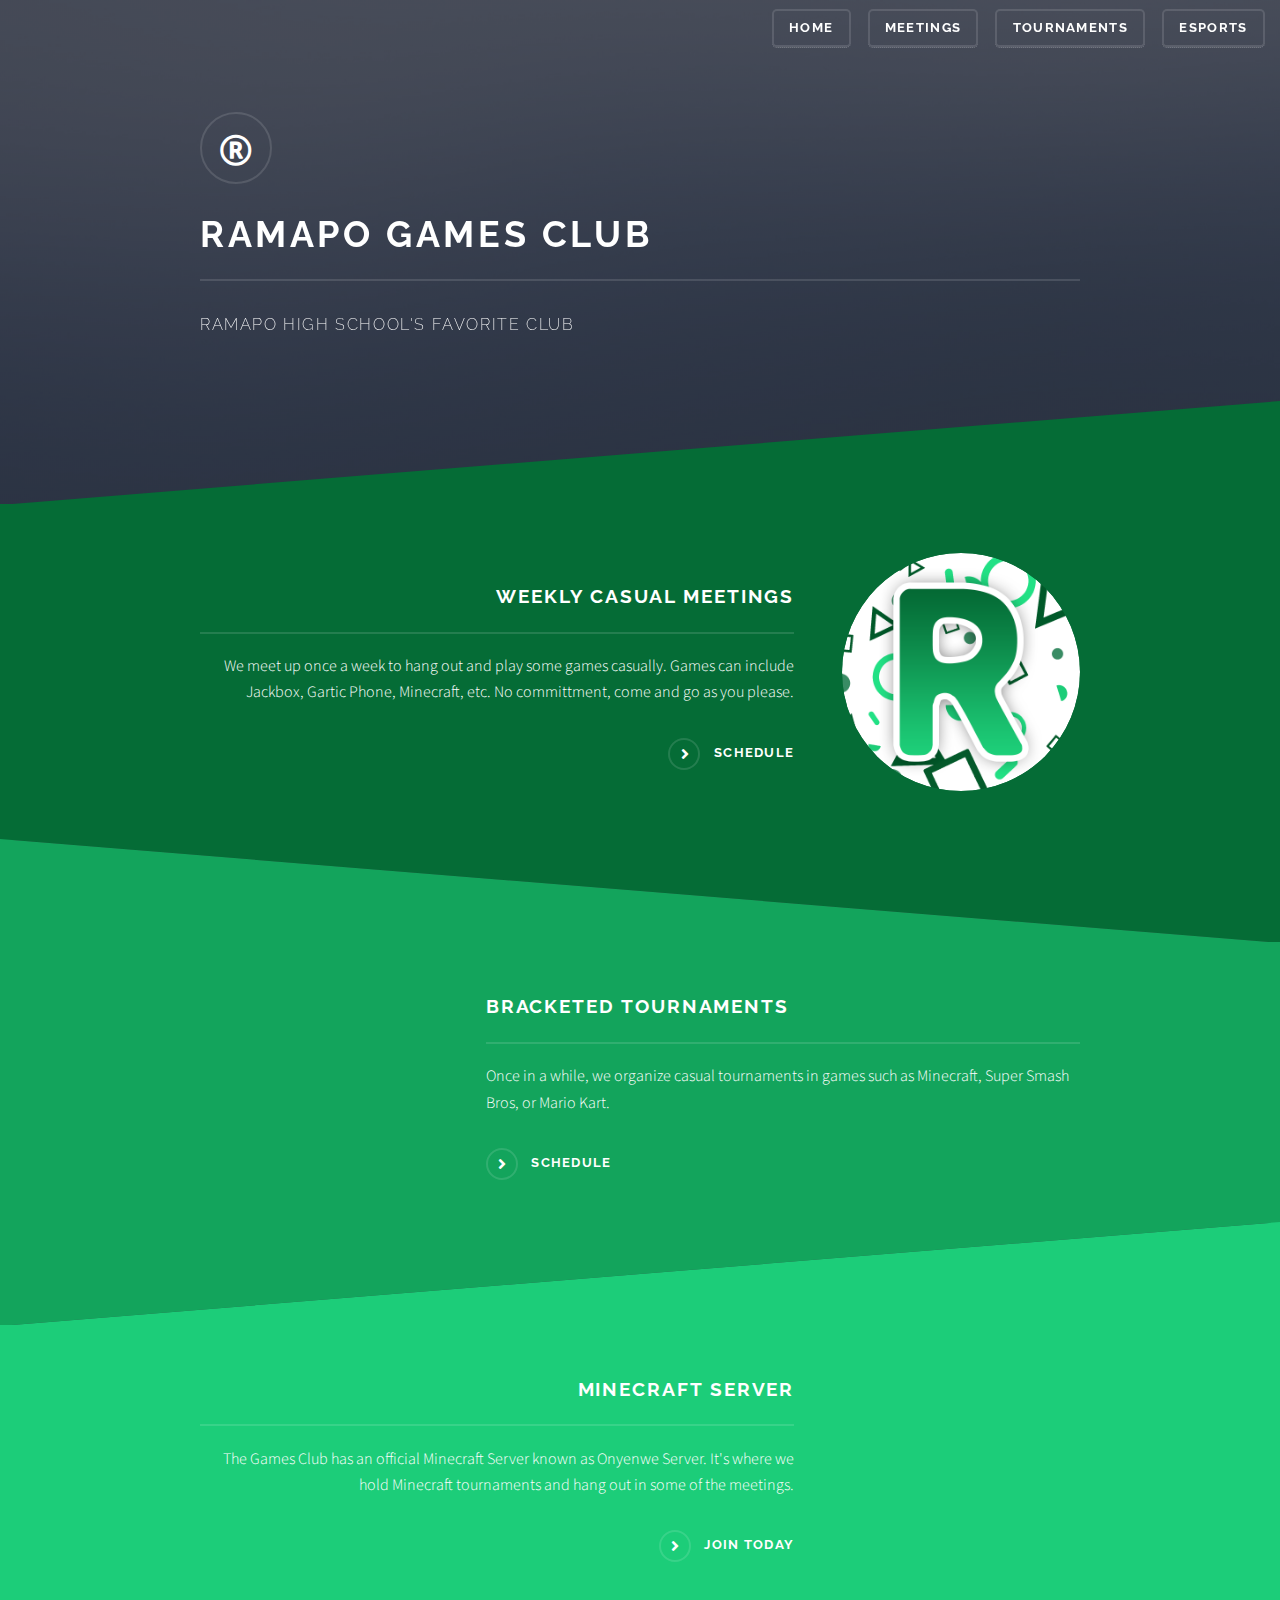
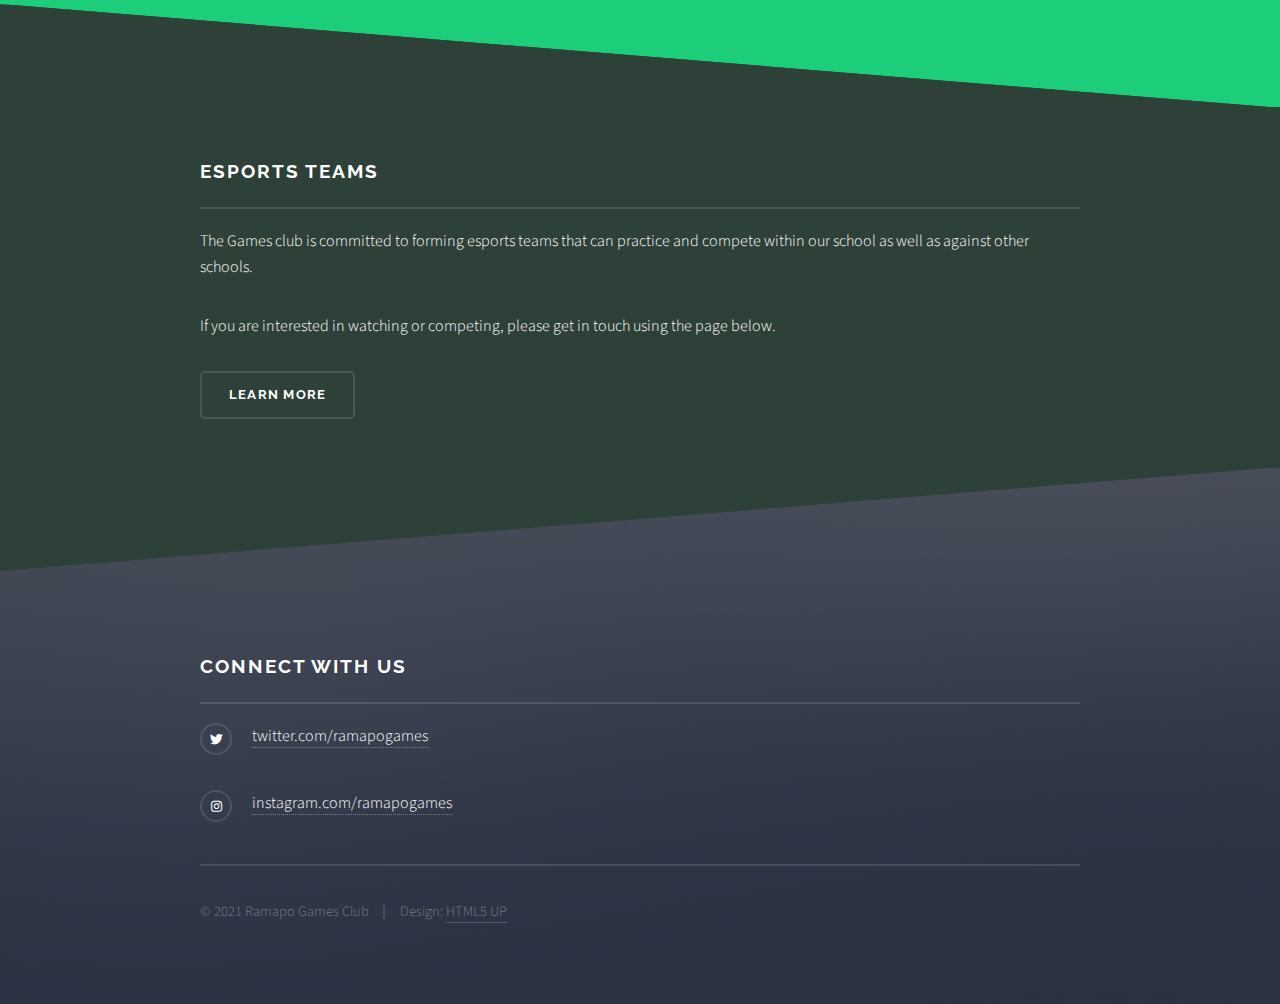
==== index.html @ 2171666f "fixed nav" ====
<!DOCTYPE HTML>
<html>
	<head prefix="og: https://ogp.me/ns#">
		<title>Ramapo Games Club</title>
		<meta name="description" content="Ramapo Games Club is a lighthearted club focused on fun and relaxing after school.">
		<meta charset="utf-8" />
		<meta name="viewport" content="width=device-width, initial-scale=1, user-scalable=no" />
		<meta name="theme-color" content="#13a45c">
		<meta property="og:title" content="Ramapo Games Club">
		<meta property="og:type" content="website">
		<meta property="og:url" content="https://www.rhsgames.org">
		<meta property="og:image" content="https://www.rhsgames.org/favicon/android-chrome-512x512.png">
		<meta property="og:image:type" content="image/png">
		<meta property="og:image:width" content="325">
		<meta property="og:image:height" content="325">
		<meta property="og:description" content="Ramapo Games Club is a lighthearted club focused on fun and relaxing after school.">
		<link rel="stylesheet" href="assets/css/main.css" />
		<link rel="apple-touch-icon" sizes="180x180" href="favicon/apple-touch-icon.png">
		<link rel="icon" type="image/png" sizes="32x32" href="favicon/favicon-32x32.png">
		<link rel="icon" type="image/png" sizes="16x16" href="favicon/favicon-16x16.png">
		<link rel="manifest" href="favicon/site.webmanifest">
		<noscript><link rel="stylesheet" href="assets/css/noscript.css" /></noscript>
	</head>
	<body class="is-preload">

		<!-- Page Wrapper -->
			<div id="page-wrapper">

				<!-- Header -->
					<header id="header" class="alt">
						<h1><a href="index.html">Ramapo Games Club</a></h1>
						<nav>
							<a href="index.html">Home</a>
							<a href="meetings.html">Meetings</a>
							<a href="tournaments.html">Tournaments</a>
							<a href="esports.html">Esports</a>
						</nav>
					</header>

				<!-- Banner -->
					<section id="banner">
						<div class="inner">
							<div class="logo"><span class="icon fa-registered"></span></div>
							<h2>Ramapo Games Club</h2>
							<p>Ramapo High School's Favorite Club</a></p>
						</div>
					</section>

				<!-- Wrapper -->
					<section id="wrapper">

						<!-- One -->
							<section id="one" class="wrapper spotlight style1">
								<div class="inner">
									<a href="#" class="image"><img src="images/LOGO.png" alt="" /></a>
									<div class="content">
										<h2 class="major">Weekly Casual Meetings</h2>
										<p>We meet up once a week to hang out and play some games casually. Games can include Jackbox, Gartic Phone, Minecraft, etc. No committment, come and go as you please.</p>
										<a href="meetings.html" class="special">Schedule</a>
									</div>
								</div>
							</section>

						<!-- Two -->
							<section id="two" class="wrapper alt spotlight style2">
								<div class="inner">
									<a href="#" class="image"><img src="https://assets.challonge.com/assets/og-default-9d2c9e67cc219b24e19785afa8d289899116d96512f6096e67f04b854b2d174e.png" alt="" /></a>
									<div class="content">
										<h2 class="major">Bracketed Tournaments</h2>
										<p>Once in a while, we organize casual tournaments in games such as Minecraft, Super Smash Bros, or Mario Kart.</p>
										<a href="tournaments.html" class="special">Schedule</a>
									</div>
								</div>
							</section>

						<!-- Three -->
							<section id="three" class="wrapper spotlight style3">
								<div class="inner">
									<a href="#" class="image"><img src="https://www.onyenwe.com/favicon/android-chrome-512x512.png" alt="" /></a>
									<div class="content">
										<h2 class="major">Minecraft Server</h2>
										<p>The Games Club has an official Minecraft Server known as Onyenwe Server. It's where we hold Minecraft tournaments and hang out in some of the meetings.</p>
										<a href="https://www.onyenwe.com/join" class="special" style="content: '\f35d';">Join Today</a>
									</div>
								</div>
							</section>

						<!-- Four -->
						<section id="four" class="wrapper alt style1">
							<div class="inner">
								<h2 class="major">Esports Teams</h2>
								<p>The Games club is committed to forming esports teams that can practice and compete within our school as well as against other schools.</p>
								<p>If you are interested in watching or competing, please get in touch using the page below.</p>
								<ul class="actions">
									<li><a href="esports.html" class="button">Learn More</a></li>
								</ul>
							</div>
						</section>

					</section>

				<!-- Footer -->
					<section id="footer">
						<div class="inner">
							<h2 class="major">Connect with Us</h2>
							<ul class="contact" style="margin-bottom: 2em">
								<li class="icon brands fa-twitter"><a href="https://twitter.com/ramapogames">twitter.com/ramapogames</a></li>
								<li class="icon brands fa-instagram"><a href="https://instagram.com/ramapogames">instagram.com/ramapogames</a></li>
							</ul>
							<ul class="copyright" style="margin-top: 1em">
								<li>&copy; 2021 Ramapo Games Club</li><li>Design: <a href="http://html5up.net">HTML5 UP</a></li>
							</ul>
						</div>
					</section>

			</div>

		<!-- Scripts -->
			<script src="assets/js/jquery.min.js"></script>
			<script src="assets/js/jquery.scrollex.min.js"></script>
			<script src="assets/js/browser.min.js"></script>
			<script src="assets/js/breakpoints.min.js"></script>
			<script src="assets/js/util.js"></script>
			<script src="assets/js/main.js"></script>

	</body>
</html>
---- assets/css/main.css ----
@import url(fontawesome-all.min.css);
@import url("https://fonts.googleapis.com/css?family=Raleway:200,700|Source+Sans+Pro:300,600,300italic,600italic");

html, body, div, span, applet, object,
iframe, h1, h2, h3, h4, h5, h6, p, blockquote,
pre, a, abbr, acronym, address, big, cite,
code, del, dfn, em, img, ins, kbd, q, s, samp,
small, strike, strong, sub, sup, tt, var, b,
u, i, center, dl, dt, dd, ol, ul, li, fieldset,
form, label, legend, table, caption, tbody,
tfoot, thead, tr, th, td, article, aside,
canvas, details, embed, figure, figcaption,
footer, header, hgroup, menu, nav, output, ruby,
section, summary, time, mark, audio, video {
	margin: 0;
	padding: 0;
	border: 0;
	font-size: 100%;
	font: inherit;
	vertical-align: baseline;}

article, aside, details, figcaption, figure,
footer, header, hgroup, menu, nav, section {
	display: block;}

body {
	line-height: 1;
}

ol, ul {
	list-style: none;
}

blockquote, q {
	quotes: none;
}

	blockquote:before, blockquote:after, q:before, q:after {
		content: '';
		content: none;
	}

table {
	border-collapse: collapse;
	border-spacing: 0;
}

body {
	-webkit-text-size-adjust: none;
}

mark {
	background-color: transparent;
	color: inherit;
}

input::-moz-focus-inner {
	border: 0;
	padding: 0;
}

input, select, textarea {
	-moz-appearance: none;
	-webkit-appearance: none;
	-ms-appearance: none;
	appearance: none;
}

/* Basic */

	@-ms-viewport {
		width: device-width;
	}

	body {
		-ms-overflow-style: scrollbar;
	}

	@media screen and (max-width: 480px) {

		html, body {
			min-width: 320px;
		}

	}

	html {
		box-sizing: border-box;
	}

	*, *:before, *:after {
		box-sizing: inherit;
	}

	body {
		background-color: #2e4138;
		background-image: linear-gradient(to top, rgba(46, 65, 50, 0.8), rgba(46, 65, 56, 0.8)), url("../../images/bg.jpg");
		background-size: auto,
 cover;
		background-attachment: fixed,
 fixed;
		background-position: center,
 center;
	}

		body.is-preload *, body.is-preload *:before, body.is-preload *:after {
			-moz-animation: none !important;
			-webkit-animation: none !important;
			-ms-animation: none !important;
			animation: none !important;
			-moz-transition: none !important;
			-webkit-transition: none !important;
			-ms-transition: none !important;
			transition: none !important;
		}

/* Type */

	body, input, select, textarea {
		color: #ffffff;
		font-family: "Source Sans Pro", Helvetica, sans-serif;
		font-size: 16.5pt;
		font-weight: 300;
		line-height: 1.65;
	}

		@media screen and (max-width: 1680px) {

			body, input, select, textarea {
				font-size: 13pt;
			}

		}

		@media screen and (max-width: 1280px) {

			body, input, select, textarea {
				font-size: 12pt;
			}

		}

		@media screen and (max-width: 980px) {

			body, input, select, textarea {
				font-size: 12pt;
			}

		}

		@media screen and (max-width: 736px) {

			body, input, select, textarea {
				font-size: 12pt;
			}

		}

		@media screen and (max-width: 480px) {

			body, input, select, textarea {
				font-size: 12pt;
			}

		}

	a {
		-moz-transition: color 0.2s ease-in-out, border-bottom-color 0.2s ease-in-out;
		-webkit-transition: color 0.2s ease-in-out, border-bottom-color 0.2s ease-in-out;
		-ms-transition: color 0.2s ease-in-out, border-bottom-color 0.2s ease-in-out;
		transition: color 0.2s ease-in-out, border-bottom-color 0.2s ease-in-out;
		border-bottom: dotted 1px rgba(255, 255, 255, 0.35);
		color: #ffffff;
		text-decoration: none;
	}

		a:hover {
			border-bottom-color: transparent;
			color: #ffffff !important;
		}

		a.special:not(.button) {
			text-decoration: none;
			border-bottom: 0;
			display: block;
			font-family: Raleway, Helvetica, sans-serif;
			font-size: 0.8em;
			font-weight: 700;
			letter-spacing: 0.1em;
			margin: 0 0 2em 0;
			text-transform: uppercase;
		}

			a.special:not(.button):before {
				-moz-osx-font-smoothing: grayscale;
				-webkit-font-smoothing: antialiased;
				display: inline-block;
				font-style: normal;
				font-variant: normal;
				text-rendering: auto;
				line-height: 1;
				text-transform: none !important;
				font-family: 'Font Awesome 5 Free';
				font-weight: 900;
			}

			a.special:not(.button):before {
				-moz-transition: background-color 0.2s ease-in-out;
				-webkit-transition: background-color 0.2s ease-in-out;
				-ms-transition: background-color 0.2s ease-in-out;
				transition: background-color 0.2s ease-in-out;
				border-radius: 100%;
				border: solid 2px rgba(255, 255, 255, 0.125);
				content: '\f105';
				display: inline-block;
				font-size: 1.25em;
				height: 2em;
				line-height: 1.75em;
				margin-right: 0.85em;
				text-align: center;
				text-indent: 0.15em;
				vertical-align: middle;
				width: 2em;
			}

			a.special:not(.button):hover:before {
				background-color: rgba(255, 255, 255, 0.025);
			}

			a.special:not(.button):active:before {
				background-color: rgba(255, 255, 255, 0.075);
			}

	strong, b {
		color: #ffffff;
		font-weight: 600;
	}

	em, i {
		font-style: italic;
	}

	p {
		margin: 0 0 2em 0;
	}

	h1, h2, h3, h4, h5, h6 {
		color: #ffffff;
		font-family: Raleway, Helvetica, sans-serif;
		font-weight: 700;
		letter-spacing: 0.1em;
		margin: 0 0 1em 0;
		text-transform: uppercase;
	}

		h1 a, h2 a, h3 a, h4 a, h5 a, h6 a {
			color: inherit;
			text-decoration: none;
			border-bottom: 0;
		}

		h1 span, h2 span, h3 span, h4 span, h5 span, h6 span {
			font-weight: 200;
		}

		h1.major, h2.major, h3.major, h4.major, h5.major, h6.major {
			padding-bottom: 1em;
			border-bottom: solid 2px rgba(255, 255, 255, 0.125);
		}

	h2 {
		font-size: 1.2em;
	}

	h3 {
		font-size: 0.9em;
	}

	h4 {
		font-size: 0.7em;
	}

	h5 {
		font-size: 0.7em;
	}

	h6 {
		font-size: 0.7em;
	}

	@media screen and (max-width: 736px) {

		h2 {
			font-size: 1em;
		}

		h3 {
			font-size: 0.8em;
		}

	}

	sub {
		font-size: 0.8em;
		position: relative;
		top: 0.5em;
	}

	sup {
		font-size: 0.8em;
		position: relative;
		top: -0.5em;
	}

	blockquote {
		border-left: solid 4px rgba(255, 255, 255, 0.125);
		font-style: italic;
		margin: 0 0 2em 0;
		padding: 0.5em 0 0.5em 2em;
	}

	code {
		background: rgba(255, 255, 255, 0.025);
		border-radius: 5px;
		border: solid 2px rgba(255, 255, 255, 0.125);
		font-family: "Courier New", monospace;
		font-size: 0.9em;
		margin: 0 0.25em;
		padding: 0.25em 0.65em;
	}

	pre {
		-webkit-overflow-scrolling: touch;
		font-family: "Courier New", monospace;
		font-size: 0.9em;
		margin: 0 0 2em 0;
	}

		pre code {
			display: block;
			line-height: 1.75em;
			padding: 1em 1.5em;
			overflow-x: auto;
		}

	hr {
		border: 0;
		border-bottom: solid 2px rgba(255, 255, 255, 0.125);
		margin: 2.5em 0;
	}

		hr.major {
			margin: 4em 0;
		}

	.align-left {
		text-align: left;
	}

	.align-center {
		text-align: center;
	}

	.align-right {
		text-align: right;
	}

/* Row */

	.row {
		display: flex;
		flex-wrap: wrap;
		box-sizing: border-box;
		align-items: stretch;
	}

		.row > * {
			box-sizing: border-box;
		}

		.row.gtr-uniform > * > :last-child {
			margin-bottom: 0;
		}

		.row.aln-left {
			justify-content: flex-start;
		}

		.row.aln-center {
			justify-content: center;
		}

		.row.aln-right {
			justify-content: flex-end;
		}

		.row.aln-top {
			align-items: flex-start;
		}

		.row.aln-middle {
			align-items: center;
		}

		.row.aln-bottom {
			align-items: flex-end;
		}

		.row > .imp {
			order: -1;
		}

		.row > .col-1 {
			width: 8.33333%;
		}

		.row > .off-1 {
			margin-left: 8.33333%;
		}

		.row > .col-2 {
			width: 16.66667%;
		}

		.row > .off-2 {
			margin-left: 16.66667%;
		}

		.row > .col-3 {
			width: 25%;
		}

		.row > .off-3 {
			margin-left: 25%;
		}

		.row > .col-4 {
			width: 33.33333%;
		}

		.row > .off-4 {
			margin-left: 33.33333%;
		}

		.row > .col-5 {
			width: 41.66667%;
		}

		.row > .off-5 {
			margin-left: 41.66667%;
		}

		.row > .col-6 {
			width: 50%;
		}

		.row > .off-6 {
			margin-left: 50%;
		}

		.row > .col-7 {
			width: 58.33333%;
		}

		.row > .off-7 {
			margin-left: 58.33333%;
		}

		.row > .col-8 {
			width: 66.66667%;
		}

		.row > .off-8 {
			margin-left: 66.66667%;
		}

		.row > .col-9 {
			width: 75%;
		}

		.row > .off-9 {
			margin-left: 75%;
		}

		.row > .col-10 {
			width: 83.33333%;
		}

		.row > .off-10 {
			margin-left: 83.33333%;
		}

		.row > .col-11 {
			width: 91.66667%;
		}

		.row > .off-11 {
			margin-left: 91.66667%;
		}

		.row > .col-12 {
			width: 100%;
		}

		.row > .off-12 {
			margin-left: 100%;
		}

		.row.gtr-0 {
			margin-top: 0;
			margin-left: 0em;
		}

			.row.gtr-0 > * {
				padding: 0 0 0 0em;
			}

			.row.gtr-0.gtr-uniform {
				margin-top: 0em;
			}

				.row.gtr-0.gtr-uniform > * {
					padding-top: 0em;
				}

		.row.gtr-25 {
			margin-top: 0;
			margin-left: -0.4375em;
		}

			.row.gtr-25 > * {
				padding: 0 0 0 0.4375em;
			}

			.row.gtr-25.gtr-uniform {
				margin-top: -0.4375em;
			}

				.row.gtr-25.gtr-uniform > * {
					padding-top: 0.4375em;
				}

		.row.gtr-50 {
			margin-top: 0;
			margin-left: -0.875em;
		}

			.row.gtr-50 > * {
				padding: 0 0 0 0.875em;
			}

			.row.gtr-50.gtr-uniform {
				margin-top: -0.875em;
			}

				.row.gtr-50.gtr-uniform > * {
					padding-top: 0.875em;
				}

		.row {
			margin-top: 0;
			margin-left: -1.75em;
		}

			.row > * {
				padding: 0 0 0 1.75em;
			}

			.row.gtr-uniform {
				margin-top: -1.75em;
			}

				.row.gtr-uniform > * {
					padding-top: 1.75em;
				}

		.row.gtr-150 {
			margin-top: 0;
			margin-left: -2.625em;
		}

			.row.gtr-150 > * {
				padding: 0 0 0 2.625em;
			}

			.row.gtr-150.gtr-uniform {
				margin-top: -2.625em;
			}

				.row.gtr-150.gtr-uniform > * {
					padding-top: 2.625em;
				}

		.row.gtr-200 {
			margin-top: 0;
			margin-left: -3.5em;
		}

			.row.gtr-200 > * {
				padding: 0 0 0 3.5em;
			}

			.row.gtr-200.gtr-uniform {
				margin-top: -3.5em;
			}

				.row.gtr-200.gtr-uniform > * {
					padding-top: 3.5em;
				}

		@media screen and (max-width: 1680px) {

			.row {
				display: flex;
				flex-wrap: wrap;
				box-sizing: border-box;
				align-items: stretch;
			}

				.row > * {
					box-sizing: border-box;
				}

				.row.gtr-uniform > * > :last-child {
					margin-bottom: 0;
				}

				.row.aln-left {
					justify-content: flex-start;
				}

				.row.aln-center {
					justify-content: center;
				}

				.row.aln-right {
					justify-content: flex-end;
				}

				.row.aln-top {
					align-items: flex-start;
				}

				.row.aln-middle {
					align-items: center;
				}

				.row.aln-bottom {
					align-items: flex-end;
				}

				.row > .imp-xlarge {
					order: -1;
				}

				.row > .col-1-xlarge {
					width: 8.33333%;
				}

				.row > .off-1-xlarge {
					margin-left: 8.33333%;
				}

				.row > .col-2-xlarge {
					width: 16.66667%;
				}

				.row > .off-2-xlarge {
					margin-left: 16.66667%;
				}

				.row > .col-3-xlarge {
					width: 25%;
				}

				.row > .off-3-xlarge {
					margin-left: 25%;
				}

				.row > .col-4-xlarge {
					width: 33.33333%;
				}

				.row > .off-4-xlarge {
					margin-left: 33.33333%;
				}

				.row > .col-5-xlarge {
					width: 41.66667%;
				}

				.row > .off-5-xlarge {
					margin-left: 41.66667%;
				}

				.row > .col-6-xlarge {
					width: 50%;
				}

				.row > .off-6-xlarge {
					margin-left: 50%;
				}

				.row > .col-7-xlarge {
					width: 58.33333%;
				}

				.row > .off-7-xlarge {
					margin-left: 58.33333%;
				}

				.row > .col-8-xlarge {
					width: 66.66667%;
				}

				.row > .off-8-xlarge {
					margin-left: 66.66667%;
				}

				.row > .col-9-xlarge {
					width: 75%;
				}

				.row > .off-9-xlarge {
					margin-left: 75%;
				}

				.row > .col-10-xlarge {
					width: 83.33333%;
				}

				.row > .off-10-xlarge {
					margin-left: 83.33333%;
				}

				.row > .col-11-xlarge {
					width: 91.66667%;
				}

				.row > .off-11-xlarge {
					margin-left: 91.66667%;
				}

				.row > .col-12-xlarge {
					width: 100%;
				}

				.row > .off-12-xlarge {
					margin-left: 100%;
				}

				.row.gtr-0 {
					margin-top: 0;
					margin-left: 0em;
				}

					.row.gtr-0 > * {
						padding: 0 0 0 0em;
					}

					.row.gtr-0.gtr-uniform {
						margin-top: 0em;
					}

						.row.gtr-0.gtr-uniform > * {
							padding-top: 0em;
						}

				.row.gtr-25 {
					margin-top: 0;
					margin-left: -0.4375em;
				}

					.row.gtr-25 > * {
						padding: 0 0 0 0.4375em;
					}

					.row.gtr-25.gtr-uniform {
						margin-top: -0.4375em;
					}

						.row.gtr-25.gtr-uniform > * {
							padding-top: 0.4375em;
						}

				.row.gtr-50 {
					margin-top: 0;
					margin-left: -0.875em;
				}

					.row.gtr-50 > * {
						padding: 0 0 0 0.875em;
					}

					.row.gtr-50.gtr-uniform {
						margin-top: -0.875em;
					}

						.row.gtr-50.gtr-uniform > * {
							padding-top: 0.875em;
						}

				.row {
					margin-top: 0;
					margin-left: -1.75em;
				}

					.row > * {
						padding: 0 0 0 1.75em;
					}

					.row.gtr-uniform {
						margin-top: -1.75em;
					}

						.row.gtr-uniform > * {
							padding-top: 1.75em;
						}

				.row.gtr-150 {
					margin-top: 0;
					margin-left: -2.625em;
				}

					.row.gtr-150 > * {
						padding: 0 0 0 2.625em;
					}

					.row.gtr-150.gtr-uniform {
						margin-top: -2.625em;
					}

						.row.gtr-150.gtr-uniform > * {
							padding-top: 2.625em;
						}

				.row.gtr-200 {
					margin-top: 0;
					margin-left: -3.5em;
				}

					.row.gtr-200 > * {
						padding: 0 0 0 3.5em;
					}

					.row.gtr-200.gtr-uniform {
						margin-top: -3.5em;
					}

						.row.gtr-200.gtr-uniform > * {
							padding-top: 3.5em;
						}

		}

		@media screen and (max-width: 1280px) {

			.row {
				display: flex;
				flex-wrap: wrap;
				box-sizing: border-box;
				align-items: stretch;
			}

				.row > * {
					box-sizing: border-box;
				}

				.row.gtr-uniform > * > :last-child {
					margin-bottom: 0;
				}

				.row.aln-left {
					justify-content: flex-start;
				}

				.row.aln-center {
					justify-content: center;
				}

				.row.aln-right {
					justify-content: flex-end;
				}

				.row.aln-top {
					align-items: flex-start;
				}

				.row.aln-middle {
					align-items: center;
				}

				.row.aln-bottom {
					align-items: flex-end;
				}

				.row > .imp-large {
					order: -1;
				}

				.row > .col-1-large {
					width: 8.33333%;
				}

				.row > .off-1-large {
					margin-left: 8.33333%;
				}

				.row > .col-2-large {
					width: 16.66667%;
				}

				.row > .off-2-large {
					margin-left: 16.66667%;
				}

				.row > .col-3-large {
					width: 25%;
				}

				.row > .off-3-large {
					margin-left: 25%;
				}

				.row > .col-4-large {
					width: 33.33333%;
				}

				.row > .off-4-large {
					margin-left: 33.33333%;
				}

				.row > .col-5-large {
					width: 41.66667%;
				}

				.row > .off-5-large {
					margin-left: 41.66667%;
				}

				.row > .col-6-large {
					width: 50%;
				}

				.row > .off-6-large {
					margin-left: 50%;
				}

				.row > .col-7-large {
					width: 58.33333%;
				}

				.row > .off-7-large {
					margin-left: 58.33333%;
				}

				.row > .col-8-large {
					width: 66.66667%;
				}

				.row > .off-8-large {
					margin-left: 66.66667%;
				}

				.row > .col-9-large {
					width: 75%;
				}

				.row > .off-9-large {
					margin-left: 75%;
				}

				.row > .col-10-large {
					width: 83.33333%;
				}

				.row > .off-10-large {
					margin-left: 83.33333%;
				}

				.row > .col-11-large {
					width: 91.66667%;
				}

				.row > .off-11-large {
					margin-left: 91.66667%;
				}

				.row > .col-12-large {
					width: 100%;
				}

				.row > .off-12-large {
					margin-left: 100%;
				}

				.row.gtr-0 {
					margin-top: 0;
					margin-left: 0em;
				}

					.row.gtr-0 > * {
						padding: 0 0 0 0em;
					}

					.row.gtr-0.gtr-uniform {
						margin-top: 0em;
					}

						.row.gtr-0.gtr-uniform > * {
							padding-top: 0em;
						}

				.row.gtr-25 {
					margin-top: 0;
					margin-left: -0.4375em;
				}

					.row.gtr-25 > * {
						padding: 0 0 0 0.4375em;
					}

					.row.gtr-25.gtr-uniform {
						margin-top: -0.4375em;
					}

						.row.gtr-25.gtr-uniform > * {
							padding-top: 0.4375em;
						}

				.row.gtr-50 {
					margin-top: 0;
					margin-left: -0.875em;
				}

					.row.gtr-50 > * {
						padding: 0 0 0 0.875em;
					}

					.row.gtr-50.gtr-uniform {
						margin-top: -0.875em;
					}

						.row.gtr-50.gtr-uniform > * {
							padding-top: 0.875em;
						}

				.row {
					margin-top: 0;
					margin-left: -1.75em;
				}

					.row > * {
						padding: 0 0 0 1.75em;
					}

					.row.gtr-uniform {
						margin-top: -1.75em;
					}

						.row.gtr-uniform > * {
							padding-top: 1.75em;
						}

				.row.gtr-150 {
					margin-top: 0;
					margin-left: -2.625em;
				}

					.row.gtr-150 > * {
						padding: 0 0 0 2.625em;
					}

					.row.gtr-150.gtr-uniform {
						margin-top: -2.625em;
					}

						.row.gtr-150.gtr-uniform > * {
							padding-top: 2.625em;
						}

				.row.gtr-200 {
					margin-top: 0;
					margin-left: -3.5em;
				}

					.row.gtr-200 > * {
						padding: 0 0 0 3.5em;
					}

					.row.gtr-200.gtr-uniform {
						margin-top: -3.5em;
					}

						.row.gtr-200.gtr-uniform > * {
							padding-top: 3.5em;
						}

		}

		@media screen and (max-width: 980px) {

			.row {
				display: flex;
				flex-wrap: wrap;
				box-sizing: border-box;
				align-items: stretch;
			}

				.row > * {
					box-sizing: border-box;
				}

				.row.gtr-uniform > * > :last-child {
					margin-bottom: 0;
				}

				.row.aln-left {
					justify-content: flex-start;
				}

				.row.aln-center {
					justify-content: center;
				}

				.row.aln-right {
					justify-content: flex-end;
				}

				.row.aln-top {
					align-items: flex-start;
				}

				.row.aln-middle {
					align-items: center;
				}

				.row.aln-bottom {
					align-items: flex-end;
				}

				.row > .imp-medium {
					order: -1;
				}

				.row > .col-1-medium {
					width: 8.33333%;
				}

				.row > .off-1-medium {
					margin-left: 8.33333%;
				}

				.row > .col-2-medium {
					width: 16.66667%;
				}

				.row > .off-2-medium {
					margin-left: 16.66667%;
				}

				.row > .col-3-medium {
					width: 25%;
				}

				.row > .off-3-medium {
					margin-left: 25%;
				}

				.row > .col-4-medium {
					width: 33.33333%;
				}

				.row > .off-4-medium {
					margin-left: 33.33333%;
				}

				.row > .col-5-medium {
					width: 41.66667%;
				}

				.row > .off-5-medium {
					margin-left: 41.66667%;
				}

				.row > .col-6-medium {
					width: 50%;
				}

				.row > .off-6-medium {
					margin-left: 50%;
				}

				.row > .col-7-medium {
					width: 58.33333%;
				}

				.row > .off-7-medium {
					margin-left: 58.33333%;
				}

				.row > .col-8-medium {
					width: 66.66667%;
				}

				.row > .off-8-medium {
					margin-left: 66.66667%;
				}

				.row > .col-9-medium {
					width: 75%;
				}

				.row > .off-9-medium {
					margin-left: 75%;
				}

				.row > .col-10-medium {
					width: 83.33333%;
				}

				.row > .off-10-medium {
					margin-left: 83.33333%;
				}

				.row > .col-11-medium {
					width: 91.66667%;
				}

				.row > .off-11-medium {
					margin-left: 91.66667%;
				}

				.row > .col-12-medium {
					width: 100%;
				}

				.row > .off-12-medium {
					margin-left: 100%;
				}

				.row.gtr-0 {
					margin-top: 0;
					margin-left: 0em;
				}

					.row.gtr-0 > * {
						padding: 0 0 0 0em;
					}

					.row.gtr-0.gtr-uniform {
						margin-top: 0em;
					}

						.row.gtr-0.gtr-uniform > * {
							padding-top: 0em;
						}

				.row.gtr-25 {
					margin-top: 0;
					margin-left: -0.4375em;
				}

					.row.gtr-25 > * {
						padding: 0 0 0 0.4375em;
					}

					.row.gtr-25.gtr-uniform {
						margin-top: -0.4375em;
					}

						.row.gtr-25.gtr-uniform > * {
							padding-top: 0.4375em;
						}

				.row.gtr-50 {
					margin-top: 0;
					margin-left: -0.875em;
				}

					.row.gtr-50 > * {
						padding: 0 0 0 0.875em;
					}

					.row.gtr-50.gtr-uniform {
						margin-top: -0.875em;
					}

						.row.gtr-50.gtr-uniform > * {
							padding-top: 0.875em;
						}

				.row {
					margin-top: 0;
					margin-left: -1.75em;
				}

					.row > * {
						padding: 0 0 0 1.75em;
					}

					.row.gtr-uniform {
						margin-top: -1.75em;
					}

						.row.gtr-uniform > * {
							padding-top: 1.75em;
						}

				.row.gtr-150 {
					margin-top: 0;
					margin-left: -2.625em;
				}

					.row.gtr-150 > * {
						padding: 0 0 0 2.625em;
					}

					.row.gtr-150.gtr-uniform {
						margin-top: -2.625em;
					}

						.row.gtr-150.gtr-uniform > * {
							padding-top: 2.625em;
						}

				.row.gtr-200 {
					margin-top: 0;
					margin-left: -3.5em;
				}

					.row.gtr-200 > * {
						padding: 0 0 0 3.5em;
					}

					.row.gtr-200.gtr-uniform {
						margin-top: -3.5em;
					}

						.row.gtr-200.gtr-uniform > * {
							padding-top: 3.5em;
						}

		}

		@media screen and (max-width: 736px) {

			.row {
				display: flex;
				flex-wrap: wrap;
				box-sizing: border-box;
				align-items: stretch;
			}

				.row > * {
					box-sizing: border-box;
				}

				.row.gtr-uniform > * > :last-child {
					margin-bottom: 0;
				}

				.row.aln-left {
					justify-content: flex-start;
				}

				.row.aln-center {
					justify-content: center;
				}

				.row.aln-right {
					justify-content: flex-end;
				}

				.row.aln-top {
					align-items: flex-start;
				}

				.row.aln-middle {
					align-items: center;
				}

				.row.aln-bottom {
					align-items: flex-end;
				}

				.row > .imp-small {
					order: -1;
				}

				.row > .col-1-small {
					width: 8.33333%;
				}

				.row > .off-1-small {
					margin-left: 8.33333%;
				}

				.row > .col-2-small {
					width: 16.66667%;
				}

				.row > .off-2-small {
					margin-left: 16.66667%;
				}

				.row > .col-3-small {
					width: 25%;
				}

				.row > .off-3-small {
					margin-left: 25%;
				}

				.row > .col-4-small {
					width: 33.33333%;
				}

				.row > .off-4-small {
					margin-left: 33.33333%;
				}

				.row > .col-5-small {
					width: 41.66667%;
				}

				.row > .off-5-small {
					margin-left: 41.66667%;
				}

				.row > .col-6-small {
					width: 50%;
				}

				.row > .off-6-small {
					margin-left: 50%;
				}

				.row > .col-7-small {
					width: 58.33333%;
				}

				.row > .off-7-small {
					margin-left: 58.33333%;
				}

				.row > .col-8-small {
					width: 66.66667%;
				}

				.row > .off-8-small {
					margin-left: 66.66667%;
				}

				.row > .col-9-small {
					width: 75%;
				}

				.row > .off-9-small {
					margin-left: 75%;
				}

				.row > .col-10-small {
					width: 83.33333%;
				}

				.row > .off-10-small {
					margin-left: 83.33333%;
				}

				.row > .col-11-small {
					width: 91.66667%;
				}

				.row > .off-11-small {
					margin-left: 91.66667%;
				}

				.row > .col-12-small {
					width: 100%;
				}

				.row > .off-12-small {
					margin-left: 100%;
				}

				.row.gtr-0 {
					margin-top: 0;
					margin-left: 0em;
				}

					.row.gtr-0 > * {
						padding: 0 0 0 0em;
					}

					.row.gtr-0.gtr-uniform {
						margin-top: 0em;
					}

						.row.gtr-0.gtr-uniform > * {
							padding-top: 0em;
						}

				.row.gtr-25 {
					margin-top: 0;
					margin-left: -0.3125em;
				}

					.row.gtr-25 > * {
						padding: 0 0 0 0.3125em;
					}

					.row.gtr-25.gtr-uniform {
						margin-top: -0.3125em;
					}

						.row.gtr-25.gtr-uniform > * {
							padding-top: 0.3125em;
						}

				.row.gtr-50 {
					margin-top: 0;
					margin-left: -0.625em;
				}

					.row.gtr-50 > * {
						padding: 0 0 0 0.625em;
					}

					.row.gtr-50.gtr-uniform {
						margin-top: -0.625em;
					}

						.row.gtr-50.gtr-uniform > * {
							padding-top: 0.625em;
						}

				.row {
					margin-top: 0;
					margin-left: -1.25em;
				}

					.row > * {
						padding: 0 0 0 1.25em;
					}

					.row.gtr-uniform {
						margin-top: -1.25em;
					}

						.row.gtr-uniform > * {
							padding-top: 1.25em;
						}

				.row.gtr-150 {
					margin-top: 0;
					margin-left: -1.875em;
				}

					.row.gtr-150 > * {
						padding: 0 0 0 1.875em;
					}

					.row.gtr-150.gtr-uniform {
						margin-top: -1.875em;
					}

						.row.gtr-150.gtr-uniform > * {
							padding-top: 1.875em;
						}

				.row.gtr-200 {
					margin-top: 0;
					margin-left: -2.5em;
				}

					.row.gtr-200 > * {
						padding: 0 0 0 2.5em;
					}

					.row.gtr-200.gtr-uniform {
						margin-top: -2.5em;
					}

						.row.gtr-200.gtr-uniform > * {
							padding-top: 2.5em;
						}

		}

		@media screen and (max-width: 480px) {

			.row {
				display: flex;
				flex-wrap: wrap;
				box-sizing: border-box;
				align-items: stretch;
			}

				.row > * {
					box-sizing: border-box;
				}

				.row.gtr-uniform > * > :last-child {
					margin-bottom: 0;
				}

				.row.aln-left {
					justify-content: flex-start;
				}

				.row.aln-center {
					justify-content: center;
				}

				.row.aln-right {
					justify-content: flex-end;
				}

				.row.aln-top {
					align-items: flex-start;
				}

				.row.aln-middle {
					align-items: center;
				}

				.row.aln-bottom {
					align-items: flex-end;
				}

				.row > .imp-xsmall {
					order: -1;
				}

				.row > .col-1-xsmall {
					width: 8.33333%;
				}

				.row > .off-1-xsmall {
					margin-left: 8.33333%;
				}

				.row > .col-2-xsmall {
					width: 16.66667%;
				}

				.row > .off-2-xsmall {
					margin-left: 16.66667%;
				}

				.row > .col-3-xsmall {
					width: 25%;
				}

				.row > .off-3-xsmall {
					margin-left: 25%;
				}

				.row > .col-4-xsmall {
					width: 33.33333%;
				}

				.row > .off-4-xsmall {
					margin-left: 33.33333%;
				}

				.row > .col-5-xsmall {
					width: 41.66667%;
				}

				.row > .off-5-xsmall {
					margin-left: 41.66667%;
				}

				.row > .col-6-xsmall {
					width: 50%;
				}

				.row > .off-6-xsmall {
					margin-left: 50%;
				}

				.row > .col-7-xsmall {
					width: 58.33333%;
				}

				.row > .off-7-xsmall {
					margin-left: 58.33333%;
				}

				.row > .col-8-xsmall {
					width: 66.66667%;
				}

				.row > .off-8-xsmall {
					margin-left: 66.66667%;
				}

				.row > .col-9-xsmall {
					width: 75%;
				}

				.row > .off-9-xsmall {
					margin-left: 75%;
				}

				.row > .col-10-xsmall {
					width: 83.33333%;
				}

				.row > .off-10-xsmall {
					margin-left: 83.33333%;
				}

				.row > .col-11-xsmall {
					width: 91.66667%;
				}

				.row > .off-11-xsmall {
					margin-left: 91.66667%;
				}

				.row > .col-12-xsmall {
					width: 100%;
				}

				.row > .off-12-xsmall {
					margin-left: 100%;
				}

				.row.gtr-0 {
					margin-top: 0;
					margin-left: 0em;
				}

					.row.gtr-0 > * {
						padding: 0 0 0 0em;
					}

					.row.gtr-0.gtr-uniform {
						margin-top: 0em;
					}

						.row.gtr-0.gtr-uniform > * {
							padding-top: 0em;
						}

				.row.gtr-25 {
					margin-top: 0;
					margin-left: -0.3125em;
				}

					.row.gtr-25 > * {
						padding: 0 0 0 0.3125em;
					}

					.row.gtr-25.gtr-uniform {
						margin-top: -0.3125em;
					}

						.row.gtr-25.gtr-uniform > * {
							padding-top: 0.3125em;
						}

				.row.gtr-50 {
					margin-top: 0;
					margin-left: -0.625em;
				}

					.row.gtr-50 > * {
						padding: 0 0 0 0.625em;
					}

					.row.gtr-50.gtr-uniform {
						margin-top: -0.625em;
					}

						.row.gtr-50.gtr-uniform > * {
							padding-top: 0.625em;
						}

				.row {
					margin-top: 0;
					margin-left: -1.25em;
				}

					.row > * {
						padding: 0 0 0 1.25em;
					}

					.row.gtr-uniform {
						margin-top: -1.25em;
					}

						.row.gtr-uniform > * {
							padding-top: 1.25em;
						}

				.row.gtr-150 {
					margin-top: 0;
					margin-left: -1.875em;
				}

					.row.gtr-150 > * {
						padding: 0 0 0 1.875em;
					}

					.row.gtr-150.gtr-uniform {
						margin-top: -1.875em;
					}

						.row.gtr-150.gtr-uniform > * {
							padding-top: 1.875em;
						}

				.row.gtr-200 {
					margin-top: 0;
					margin-left: -2.5em;
				}

					.row.gtr-200 > * {
						padding: 0 0 0 2.5em;
					}

					.row.gtr-200.gtr-uniform {
						margin-top: -2.5em;
					}

						.row.gtr-200.gtr-uniform > * {
							padding-top: 2.5em;
						}

		}

		@media screen and (max-width: 360px) {

			.row {
				display: flex;
				flex-wrap: wrap;
				box-sizing: border-box;
				align-items: stretch;
			}

				.row > * {
					box-sizing: border-box;
				}

				.row.gtr-uniform > * > :last-child {
					margin-bottom: 0;
				}

				.row.aln-left {
					justify-content: flex-start;
				}

				.row.aln-center {
					justify-content: center;
				}

				.row.aln-right {
					justify-content: flex-end;
				}

				.row.aln-top {
					align-items: flex-start;
				}

				.row.aln-middle {
					align-items: center;
				}

				.row.aln-bottom {
					align-items: flex-end;
				}

				.row > .imp-xxsmall {
					order: -1;
				}

				.row > .col-1-xxsmall {
					width: 8.33333%;
				}

				.row > .off-1-xxsmall {
					margin-left: 8.33333%;
				}

				.row > .col-2-xxsmall {
					width: 16.66667%;
				}

				.row > .off-2-xxsmall {
					margin-left: 16.66667%;
				}

				.row > .col-3-xxsmall {
					width: 25%;
				}

				.row > .off-3-xxsmall {
					margin-left: 25%;
				}

				.row > .col-4-xxsmall {
					width: 33.33333%;
				}

				.row > .off-4-xxsmall {
					margin-left: 33.33333%;
				}

				.row > .col-5-xxsmall {
					width: 41.66667%;
				}

				.row > .off-5-xxsmall {
					margin-left: 41.66667%;
				}

				.row > .col-6-xxsmall {
					width: 50%;
				}

				.row > .off-6-xxsmall {
					margin-left: 50%;
				}

				.row > .col-7-xxsmall {
					width: 58.33333%;
				}

				.row > .off-7-xxsmall {
					margin-left: 58.33333%;
				}

				.row > .col-8-xxsmall {
					width: 66.66667%;
				}

				.row > .off-8-xxsmall {
					margin-left: 66.66667%;
				}

				.row > .col-9-xxsmall {
					width: 75%;
				}

				.row > .off-9-xxsmall {
					margin-left: 75%;
				}

				.row > .col-10-xxsmall {
					width: 83.33333%;
				}

				.row > .off-10-xxsmall {
					margin-left: 83.33333%;
				}

				.row > .col-11-xxsmall {
					width: 91.66667%;
				}

				.row > .off-11-xxsmall {
					margin-left: 91.66667%;
				}

				.row > .col-12-xxsmall {
					width: 100%;
				}

				.row > .off-12-xxsmall {
					margin-left: 100%;
				}

				.row.gtr-0 {
					margin-top: 0;
					margin-left: 0em;
				}

					.row.gtr-0 > * {
						padding: 0 0 0 0em;
					}

					.row.gtr-0.gtr-uniform {
						margin-top: 0em;
					}

						.row.gtr-0.gtr-uniform > * {
							padding-top: 0em;
						}

				.row.gtr-25 {
					margin-top: 0;
					margin-left: -0.3125em;
				}

					.row.gtr-25 > * {
						padding: 0 0 0 0.3125em;
					}

					.row.gtr-25.gtr-uniform {
						margin-top: -0.3125em;
					}

						.row.gtr-25.gtr-uniform > * {
							padding-top: 0.3125em;
						}

				.row.gtr-50 {
					margin-top: 0;
					margin-left: -0.625em;
				}

					.row.gtr-50 > * {
						padding: 0 0 0 0.625em;
					}

					.row.gtr-50.gtr-uniform {
						margin-top: -0.625em;
					}

						.row.gtr-50.gtr-uniform > * {
							padding-top: 0.625em;
						}

				.row {
					margin-top: 0;
					margin-left: -1.25em;
				}

					.row > * {
						padding: 0 0 0 1.25em;
					}

					.row.gtr-uniform {
						margin-top: -1.25em;
					}

						.row.gtr-uniform > * {
							padding-top: 1.25em;
						}

				.row.gtr-150 {
					margin-top: 0;
					margin-left: -1.875em;
				}

					.row.gtr-150 > * {
						padding: 0 0 0 1.875em;
					}

					.row.gtr-150.gtr-uniform {
						margin-top: -1.875em;
					}

						.row.gtr-150.gtr-uniform > * {
							padding-top: 1.875em;
						}

				.row.gtr-200 {
					margin-top: 0;
					margin-left: -2.5em;
				}

					.row.gtr-200 > * {
						padding: 0 0 0 2.5em;
					}

					.row.gtr-200.gtr-uniform {
						margin-top: -2.5em;
					}

						.row.gtr-200.gtr-uniform > * {
							padding-top: 2.5em;
						}

		}

/* Section/Article */

	section.special, article.special {
		text-align: center;
	}

/* Form */

	form {
		margin: 0 0 2em 0;
	}

		form > :last-child {
			margin-bottom: 0;
		}

		form > .fields {
			display: -moz-flex;
			display: -webkit-flex;
			display: -ms-flex;
			display: flex;
			-moz-flex-wrap: wrap;
			-webkit-flex-wrap: wrap;
			-ms-flex-wrap: wrap;
			flex-wrap: wrap;
			width: calc(100% + 3em);
			margin: -1.5em 0 2em -1.5em;
		}

			form > .fields > .field {
				-moz-flex-grow: 0;
				-webkit-flex-grow: 0;
				-ms-flex-grow: 0;
				flex-grow: 0;
				-moz-flex-shrink: 0;
				-webkit-flex-shrink: 0;
				-ms-flex-shrink: 0;
				flex-shrink: 0;
				padding: 1.5em 0 0 1.5em;
				width: calc(100% - 1.5em);
			}

				form > .fields > .field.half {
					width: calc(50% - 0.75em);
				}

				form > .fields > .field.third {
					width: calc(100%/3 - 0.5em);
				}

				form > .fields > .field.quarter {
					width: calc(25% - 0.375em);
				}

		@media screen and (max-width: 480px) {

			form > .fields {
				width: calc(100% + 3em);
				margin: -1.5em 0 2em -1.5em;
			}

				form > .fields > .field {
					padding: 1.5em 0 0 1.5em;
					width: calc(100% - 1.5em);
				}

					form > .fields > .field.half {
						width: calc(100% - 1.5em);
					}

					form > .fields > .field.third {
						width: calc(100% - 1.5em);
					}

					form > .fields > .field.quarter {
						width: calc(100% - 1.5em);
					}

		}

	label {
		color: #ffffff;
		display: block;
		font-family: Raleway, Helvetica, sans-serif;
		font-size: 0.8em;
		font-weight: 700;
		letter-spacing: 0.1em;
		margin: 0 0 0.7em 0;
		text-transform: uppercase;
	}

	input[type="text"],
	input[type="password"],
	input[type="email"],
	input[type="tel"],
	select,
	textarea {
		-moz-appearance: none;
		-webkit-appearance: none;
		-ms-appearance: none;
		appearance: none;
		background: rgba(255, 255, 255, 0.025);
		border-radius: 5px;
		border: none;
		border: solid 2px rgba(255, 255, 255, 0.125);
		color: inherit;
		display: block;
		outline: 0;
		padding: 0 1em;
		text-decoration: none;
		width: 100%;
	}

		input[type="text"]:invalid,
		input[type="password"]:invalid,
		input[type="email"]:invalid,
		input[type="tel"]:invalid,
		select:invalid,
		textarea:invalid {
			box-shadow: none;
		}

		input[type="text"]:focus,
		input[type="password"]:focus,
		input[type="email"]:focus,
		input[type="tel"]:focus,
		select:focus,
		textarea:focus {
			border-color: #5b6ba6;
		}

	select {
		background-image: url("data:image/svg+xml;charset=utf8,%3Csvg xmlns='http://www.w3.org/2000/svg' width='40' height='40' preserveAspectRatio='none' viewBox='0 0 40 40'%3E%3Cpath d='M9.4,12.3l10.4,10.4l10.4-10.4c0.2-0.2,0.5-0.4,0.9-0.4c0.3,0,0.6,0.1,0.9,0.4l3.3,3.3c0.2,0.2,0.4,0.5,0.4,0.9 c0,0.4-0.1,0.6-0.4,0.9L20.7,31.9c-0.2,0.2-0.5,0.4-0.9,0.4c-0.3,0-0.6-0.1-0.9-0.4L4.3,17.3c-0.2-0.2-0.4-0.5-0.4-0.9 c0-0.4,0.1-0.6,0.4-0.9l3.3-3.3c0.2-0.2,0.5-0.4,0.9-0.4S9.1,12.1,9.4,12.3z' fill='rgba(255, 255, 255, 0.125)' /%3E%3C/svg%3E");
		background-size: 1.25rem;
		background-repeat: no-repeat;
		background-position: calc(100% - 1rem) center;
		height: 2.75em;
		padding-right: 2.75em;
		text-overflow: ellipsis;
	}

		select option {
			color: #ffffff;
			background: #2e4138;
		}

		select:focus::-ms-value {
			background-color: transparent;
		}

		select::-ms-expand {
			display: none;
		}

	input[type="text"],
	input[type="password"],
	input[type="email"],
	select {
		height: 2.75em;
	}

	textarea {
		padding: 0.75em 1em;
	}

	input[type="checkbox"],
	input[type="radio"] {
		-moz-appearance: none;
		-webkit-appearance: none;
		-ms-appearance: none;
		appearance: none;
		display: block;
		float: left;
		margin-right: -2em;
		opacity: 0;
		width: 1em;
		z-index: -1;
	}

		input[type="checkbox"] + label,
		input[type="radio"] + label {
			text-decoration: none;
			color: #ffffff;
			cursor: pointer;
			display: inline-block;
			font-size: 1em;
			font-family: "Source Sans Pro", Helvetica, sans-serif;
			text-transform: none;
			letter-spacing: 0;
			font-weight: 300;
			padding-left: 2.4em;
			padding-right: 0.75em;
			position: relative;
		}

			input[type="checkbox"] + label:before,
			input[type="radio"] + label:before {
				-moz-osx-font-smoothing: grayscale;
				-webkit-font-smoothing: antialiased;
				display: inline-block;
				font-style: normal;
				font-variant: normal;
				text-rendering: auto;
				line-height: 1;
				text-transform: none !important;
				font-family: 'Font Awesome 5 Free';
				font-weight: 900;
			}

			input[type="checkbox"] + label:before,
			input[type="radio"] + label:before {
				background: rgba(255, 255, 255, 0.025);
				border-radius: 5px;
				border: solid 2px rgba(255, 255, 255, 0.125);
				content: '';
				display: inline-block;
				font-size: 0.8em;
				height: 2.0625em;
				left: 0;
				line-height: 2.0625em;
				position: absolute;
				text-align: center;
				top: 0;
				width: 2.0625em;
			}

		input[type="checkbox"]:checked + label:before,
		input[type="radio"]:checked + label:before {
			background: #ffffff;
			border-color: #ffffff;
			content: '\f00c';
			color: #2e4138;
		}

		input[type="checkbox"]:focus + label:before,
		input[type="radio"]:focus + label:before {
			border-color: #056c36;
		}

	input[type="checkbox"] + label:before {
		border-radius: 5px;
	}

	input[type="radio"] + label:before {
		border-radius: 100%;
	}

	::-webkit-input-placeholder {
		color: rgba(255, 255, 255, 0.35) !important;
		opacity: 1.0;
	}

	:-moz-placeholder {
		color: rgba(255, 255, 255, 0.35) !important;
		opacity: 1.0;
	}

	::-moz-placeholder {
		color: rgba(255, 255, 255, 0.35) !important;
		opacity: 1.0;
	}

	:-ms-input-placeholder {
		color: rgba(255, 255, 255, 0.35) !important;
		opacity: 1.0;
	}

/* Box */

	.box {
		border-radius: 5px;
		border: solid 2px rgba(255, 255, 255, 0.125);
		margin-bottom: 2em;
		padding: 1.5em;
	}

		.box > :last-child,
		.box > :last-child > :last-child,
		.box > :last-child > :last-child > :last-child {
			margin-bottom: 0;
		}

		.box.alt {
			border: 0;
			border-radius: 0;
			padding: 0;
		}

/* Icon */

	.icon {
		text-decoration: none;
		border-bottom: none;
		position: relative;
	}

		.icon:before {
			-moz-osx-font-smoothing: grayscale;
			-webkit-font-smoothing: antialiased;
			display: inline-block;
			font-style: normal;
			font-variant: normal;
			text-rendering: auto;
			line-height: 1;
			text-transform: none !important;
			font-family: 'Font Awesome 5 Free';
			font-weight: 400;
		}

		.icon > .label {
			display: none;
		}

		.icon:before {
			line-height: inherit;
		}

		.icon.solid:before {
			font-weight: 900;
		}

		.icon.brands:before {
			font-family: 'Font Awesome 5 Brands';
		}

/* Image */

	.image {
		border-radius: 5px;
		border: 0;
		display: inline-block;
		position: relative;
	}

		.image img {
			border-radius: 5px;
			display: block;
		}

		.image.left, .image.right {
			max-width: 40%;
		}

			.image.left img, .image.right img {
				width: 100%;
			}

		.image.left {
			float: left;
			padding: 0 1.5em 1em 0;
			top: 0.25em;
		}

		.image.right {
			float: right;
			padding: 0 0 1em 1.5em;
			top: 0.25em;
		}

		.image.fit {
			display: block;
			margin: 0 0 2em 0;
			width: 100%;
		}

			.image.fit img {
				width: 100%;
			}

		.image.main {
			display: block;
			margin: 0 0 3em 0;
			width: 100%;
		}

			.image.main img {
				width: 100%;
			}

/* List */

	ol {
		list-style: decimal;
		margin: 0 0 2em 0;
		padding-left: 1.25em;
	}

		ol li {
			padding-left: 0.25em;
		}

	ul {
		list-style: disc;
		margin: 0 0 2em 0;
		padding-left: 1em;
	}

		ul li {
			padding-left: 0.5em;
		}

		ul.alt {
			list-style: none;
			padding-left: 0;
		}

			ul.alt li {
				border-top: solid 1px rgba(255, 255, 255, 0.125);
				padding: 0.5em 0;
			}

				ul.alt li:first-child {
					border-top: 0;
					padding-top: 0;
				}

	dl {
		margin: 0 0 2em 0;
	}

		dl dt {
			display: block;
			font-weight: 600;
			margin: 0 0 1em 0;
		}

		dl dd {
			margin-left: 2em;
		}

/* Actions */

	ul.actions {
		display: -moz-flex;
		display: -webkit-flex;
		display: -ms-flex;
		display: flex;
		cursor: default;
		list-style: none;
		margin-left: -1em;
		padding-left: 0;
	}

		ul.actions li {
			padding: 0 0 0 1em;
			vertical-align: middle;
		}

		ul.actions.special {
			-moz-justify-content: center;
			-webkit-justify-content: center;
			-ms-justify-content: center;
			justify-content: center;
			width: 100%;
			margin-left: 0;
		}

			ul.actions.special li:first-child {
				padding-left: 0;
			}

		ul.actions.stacked {
			-moz-flex-direction: column;
			-webkit-flex-direction: column;
			-ms-flex-direction: column;
			flex-direction: column;
			margin-left: 0;
		}

			ul.actions.stacked li {
				padding: 1.3em 0 0 0;
			}

				ul.actions.stacked li:first-child {
					padding-top: 0;
				}

		ul.actions.fit {
			width: calc(100% + 1em);
		}

			ul.actions.fit li {
				-moz-flex-grow: 1;
				-webkit-flex-grow: 1;
				-ms-flex-grow: 1;
				flex-grow: 1;
				-moz-flex-shrink: 1;
				-webkit-flex-shrink: 1;
				-ms-flex-shrink: 1;
				flex-shrink: 1;
				width: 100%;
			}

				ul.actions.fit li > * {
					width: 100%;
				}

			ul.actions.fit.stacked {
				width: 100%;
			}

		@media screen and (max-width: 480px) {

			ul.actions:not(.fixed) {
				-moz-flex-direction: column;
				-webkit-flex-direction: column;
				-ms-flex-direction: column;
				flex-direction: column;
				margin-left: 0;
				width: 100% !important;
			}

				ul.actions:not(.fixed) li {
					-moz-flex-grow: 1;
					-webkit-flex-grow: 1;
					-ms-flex-grow: 1;
					flex-grow: 1;
					-moz-flex-shrink: 1;
					-webkit-flex-shrink: 1;
					-ms-flex-shrink: 1;
					flex-shrink: 1;
					padding: 1em 0 0 0;
					text-align: center;
					width: 100%;
				}

					ul.actions:not(.fixed) li > * {
						width: 100%;
					}

					ul.actions:not(.fixed) li:first-child {
						padding-top: 0;
					}

					ul.actions:not(.fixed) li input[type="submit"],
					ul.actions:not(.fixed) li input[type="reset"],
					ul.actions:not(.fixed) li input[type="button"],
					ul.actions:not(.fixed) li button,
					ul.actions:not(.fixed) li .button {
						width: 100%;
					}

						ul.actions:not(.fixed) li input[type="submit"].icon:before,
						ul.actions:not(.fixed) li input[type="reset"].icon:before,
						ul.actions:not(.fixed) li input[type="button"].icon:before,
						ul.actions:not(.fixed) li button.icon:before,
						ul.actions:not(.fixed) li .button.icon:before {
							margin-left: -0.5rem;
						}

		}

/* Icons */

	ul.icons {
		cursor: default;
		list-style: none;
		padding-left: 0;
	}

		ul.icons li {
			display: inline-block;
			padding: 0 1em 0 0;
		}

			ul.icons li:last-child {
				padding-right: 0;
			}

			ul.icons li .icon:before {
				font-size: 1.25em;
			}

/* Contact */

	ul.contact {
		list-style: none;
		padding: 0;
	}

		ul.contact li {
			text-decoration: none;
			margin: 2.5em 0 0 0;
			padding: 0 0 0 3.25em;
			position: relative;
		}

			ul.contact li:before {
				-moz-osx-font-smoothing: grayscale;
				-webkit-font-smoothing: antialiased;
				display: inline-block;
				font-style: normal;
				font-variant: normal;
				text-rendering: auto;
				line-height: 1;
				text-transform: none !important;
				font-family: 'Font Awesome 5 Free';
				font-weight: 400;
			}

			ul.contact li:before {
				border-radius: 100%;
				border: solid 2px rgba(255, 255, 255, 0.125);
				display: inline-block;
				font-size: 0.8em;
				height: 2.5em;
				left: 0;
				line-height: 2.35em;
				position: absolute;
				text-align: center;
				top: 0;
				width: 2.5em;
			}

			ul.contact li:first-child {
				margin-top: 0;
			}

		@media screen and (max-width: 736px) {

			ul.contact li {
				margin: 1.5em 0 0 0;
			}

		}

/* Pagination */

	ul.pagination {
		cursor: default;
		list-style: none;
		padding-left: 0;
	}

		ul.pagination li {
			display: inline-block;
			padding-left: 0;
			vertical-align: middle;
		}

			ul.pagination li > .page {
				-moz-transition: background-color 0.2s ease-in-out, color 0.2s ease-in-out;
				-webkit-transition: background-color 0.2s ease-in-out, color 0.2s ease-in-out;
				-ms-transition: background-color 0.2s ease-in-out, color 0.2s ease-in-out;
				transition: background-color 0.2s ease-in-out, color 0.2s ease-in-out;
				border-bottom: 0;
				border-radius: 5px;
				display: inline-block;
				height: 1.5em;
				line-height: 1.5em;
				margin: 0 0.125em;
				min-width: 1.5em;
				padding: 0 0.5em;
				text-align: center;
			}

				ul.pagination li > .page:hover {
					background-color: rgba(255, 255, 255, 0.025);
				}

				ul.pagination li > .page.active {
					background-color: #056c36;
				}

			ul.pagination li:first-child {
				padding-right: 0.75em;
			}

			ul.pagination li:last-child {
				padding-left: 0.75em;
			}

		@media screen and (max-width: 480px) {

			ul.pagination li:nth-child(n+2):nth-last-child(n+2) {
				display: none;
			}

			ul.pagination li .button {
				width: 100%;
			}

			ul.pagination li:first-child {
				width: calc(50% - 2px);
				text-align: left;
				padding-right: 0.325em;
			}

			ul.pagination li:last-child {
				width: calc(50% - 2px);
				text-align: right;
				padding-left: 0.325em;
			}

		}

/* Table */

	.table-wrapper {
		-webkit-overflow-scrolling: touch;
		overflow-x: auto;
	}

	table {
		margin: 0 0 2em 0;
		width: 100%;
	}

		table tbody tr {
			border: solid 1px rgba(255, 255, 255, 0.125);
			border-left: 0;
			border-right: 0;
		}

			table tbody tr:nth-child(2n + 1) {
				background-color: rgba(255, 255, 255, 0.025);
			}

		table td {
			padding: 0.75em 0.75em;
		}

		table th {
			color: #ffffff;
			font-size: 0.9em;
			font-weight: 600;
			padding: 0 0.75em 0.75em 0.75em;
			text-align: left;
		}

		table thead {
			border-bottom: solid 2px rgba(255, 255, 255, 0.125);
		}

		table tfoot {
			border-top: solid 2px rgba(255, 255, 255, 0.125);
		}

		table.alt {
			border-collapse: separate;
		}

			table.alt tbody tr td {
				border: solid 1px rgba(255, 255, 255, 0.125);
				border-left-width: 0;
				border-top-width: 0;
			}

				table.alt tbody tr td:first-child {
					border-left-width: 1px;
				}

			table.alt tbody tr:first-child td {
				border-top-width: 1px;
			}

			table.alt thead {
				border-bottom: 0;
			}

			table.alt tfoot {
				border-top: 0;
			}

/* Button */

	input[type="submit"],
	input[type="reset"],
	input[type="button"],
	button,
	.button {
		-moz-appearance: none;
		-webkit-appearance: none;
		-ms-appearance: none;
		appearance: none;
		-moz-transition: background-color 0.2s ease-in-out;
		-webkit-transition: background-color 0.2s ease-in-out;
		-ms-transition: background-color 0.2s ease-in-out;
		transition: background-color 0.2s ease-in-out;
		background-color: transparent;
		border-radius: 5px;
		border: 0;
		box-shadow: inset 0 0 0 2px rgba(255, 255, 255, 0.125);
		color: #ffffff !important;
		cursor: pointer;
		display: inline-block;
		font-family: Raleway, Helvetica, sans-serif;
		font-size: 0.8em;
		font-weight: 700;
		height: 3.75em;
		letter-spacing: 0.1em;
		line-height: 3.75em;
		padding: 0 2.25em;
		text-align: center;
		text-decoration: none;
		text-transform: uppercase;
		white-space: nowrap;
	}

		input[type="submit"]:hover,
		input[type="reset"]:hover,
		input[type="button"]:hover,
		button:hover,
		.button:hover {
			background-color: rgba(255, 255, 255, 0.025);
		}

		input[type="submit"]:active,
		input[type="reset"]:active,
		input[type="button"]:active,
		button:active,
		.button:active {
			background-color: rgba(255, 255, 255, 0.075);
		}

		input[type="submit"].icon:before,
		input[type="reset"].icon:before,
		input[type="button"].icon:before,
		button.icon:before,
		.button.icon:before {
			margin-right: 0.5em;
			color: rgba(255, 255, 255, 0.35);
		}

		input[type="submit"].primary,
		input[type="reset"].primary,
		input[type="button"].primary,
		button.primary,
		.button.primary {
			background-color: #056c36;
			box-shadow: none;
		}

			input[type="submit"].primary:hover,
			input[type="reset"].primary:hover,
			input[type="button"].primary:hover,
			button.primary:hover,
			.button.primary:hover {
				background-color: #53639e;
			}

			input[type="submit"].primary:active,
			input[type="reset"].primary:active,
			input[type="button"].primary:active,
			button.primary:active,
			.button.primary:active {
				background-color: #13a45c;
			}

			input[type="submit"].primary.icon:before,
			input[type="reset"].primary.icon:before,
			input[type="button"].primary.icon:before,
			button.primary.icon:before,
			.button.primary.icon:before {
				color: #7985b0;
			}

		input[type="submit"].fit,
		input[type="reset"].fit,
		input[type="button"].fit,
		button.fit,
		.button.fit {
			width: 100%;
		}

		input[type="submit"].small,
		input[type="reset"].small,
		input[type="button"].small,
		button.small,
		.button.small {
			font-size: 0.6em;
		}

		input[type="submit"].large,
		input[type="reset"].large,
		input[type="button"].large,
		button.large,
		.button.large {
			font-size: 1em;
		}

		input[type="submit"].disabled, input[type="submit"]:disabled,
		input[type="reset"].disabled,
		input[type="reset"]:disabled,
		input[type="button"].disabled,
		input[type="button"]:disabled,
		button.disabled,
		button:disabled,
		.button.disabled,
		.button:disabled {
			opacity: 0.25;
		}

		@media screen and (max-width: 480px) {

			input[type="submit"],
			input[type="reset"],
			input[type="button"],
			button,
			.button {
				padding: 0;
			}

		}

/* Features */

	.features {
		display: -moz-flex;
		display: -webkit-flex;
		display: -ms-flex;
		display: flex;
		-moz-flex-wrap: wrap;
		-webkit-flex-wrap: wrap;
		-ms-flex-wrap: wrap;
		flex-wrap: wrap;
		margin: 0 0 2em 0;
	}

		.features article {
			padding: 1.75em 1.75em 0.1em 1.75em ;
			background-color: #353849;
			border-radius: 5px;
			margin: 1.5em 3em 1.5em 0;
			width: calc(50% - 1.5em);
		}

			.features article:nth-child(2n) {
				margin-right: 0;
			}

			.features article .image {
				border-radius: 5px 5px 0 0;
				display: block;
				margin-bottom: 1.75em;
				margin-left: -1.75em;
				margin-top: -1.75em;
				position: relative;
				width: calc(100% + 3.5em);
			}

				.features article .image img {
					border-radius: 5px 5px 0 0;
					width: 100%;
				}

		@media screen and (max-width: 980px) {

			.features article {
				margin: 1em 2em 1em 0;
				width: calc(50% - 1em);
			}

		}

		@media screen and (max-width: 736px) {

			.features article {
				padding: 1.5em 1.5em 0.1em 1.5em ;
				margin: 0.875em 1.75em 0.875em 0;
				width: calc(50% - 0.875em - 1px);
			}

				.features article .image {
					margin-bottom: 1.5em;
					margin-left: -1.5em;
					margin-top: -1.5em;
					width: calc(100% + 3em);
				}

		}

		@media screen and (max-width: 480px) {

			.features {
				display: block;
			}

				.features article {
					width: 100%;
					margin: 0 0 2em 0 !important;
				}

		}

/* Header */

	#header {
		-moz-transition: background-color 0.2s ease-in-out;
		-webkit-transition: background-color 0.2s ease-in-out;
		-ms-transition: background-color 0.2s ease-in-out;
		transition: background-color 0.2s ease-in-out;
		background-color: rgba(53, 56, 73, 0.95);
		height: 3.5em;
		left: 0;
		line-height: 3.5em;
		padding: 0 1.25em;
		position: fixed;
		top: 0;
		width: 100%;
		z-index: 10000;
	}

		#header h1 {
			-moz-transition: opacity 0.2s ease-in-out, visibility 0.2s;
			-webkit-transition: opacity 0.2s ease-in-out, visibility 0.2s;
			-ms-transition: opacity 0.2s ease-in-out, visibility 0.2s;
			transition: opacity 0.2s ease-in-out, visibility 0.2s;
			border-bottom: 0;
			font-size: 0.8em;
			margin-bottom: 0;
			opacity: 1;
			visibility: visible;
		}

			#header h1 a {
				border: 0;
			}

		#header nav {
			font-family: Raleway, Helvetica, sans-serif;
			font-size: 0.8em;
			font-weight: 700;
			height: 3em;
			letter-spacing: 0.1em;
			line-height: 3em;
			position: absolute;
			right: 0.7em;
			text-transform: uppercase;
			top: 0.7em;
		}

			#header nav a {
				display: inline-block;
				border-radius: 5px;
				box-shadow: inset 0 0 0 2px rgba(255, 255, 255, 0.125);
				padding: 0 1.35em 0 1.35em;
				margin: 0 0.5em 0 0.5em
			}

				#header nav a:before {
					float: right;
					margin-left: 0.75em;
				}

		#header.alt {
			background-color: transparent;
		}

			#header.alt h1 {
				opacity: 0;
				visibility: hidden;
			}

		@media screen and (max-width: 736px) {

			#header {
				height: 2.75em;
				line-height: 2.75em;
			}

				#header nav {
					top: 0;
					right: 0;
					height: inherit;
					line-height: inherit;
				}

					#header nav a {
						height: inherit;
						line-height: inherit;
					}

		}


/* Menu */

	#page-wrapper {
		-moz-transition: -moz-filter 0.25s ease;
		-webkit-transition: -webkit-filter 0.25s ease;
		-ms-transition: -ms-filter 0.25s ease;
		transition: filter 0.25s ease;
	}

	body.is-menu-visible #page-wrapper {
		-moz-filter: blur(1.5px);
		-webkit-filter: blur(1.5px);
		-ms-filter: blur(1.5px);
		filter: blur(1.5px);
	}

/* Banner */

	#banner {
		padding: 10em 0 4.75em 0 ;
	}

		#banner .inner {
			margin: 0 auto;
			width: 55em;
		}

		#banner .logo {
			-moz-transition: opacity 2s ease, -moz-transform 1s ease;
			-webkit-transition: opacity 2s ease, -webkit-transform 1s ease;
			-ms-transition: opacity 2s ease, -ms-transform 1s ease;
			transition: opacity 2s ease, transform 1s ease;
			-moz-transform: translateY(0);
			-webkit-transform: translateY(0);
			-ms-transform: translateY(0);
			transform: translateY(0);
			opacity: 1;
			margin: 0 0 1.3em 0;
		}

			#banner .logo .icon {
				border-radius: 100%;
				border: solid 2px rgba(255, 255, 255, 0.125);
				cursor: default;
				display: inline-block;
				font-size: 2em;
				height: 2.25em;
				line-height: 2.25em;
				text-align: center;
				width: 2.25em;
			}

		#banner h2 {
			-moz-transition: opacity 0.5s ease, -moz-transform 0.5s ease, -moz-filter 0.25s ease;
			-webkit-transition: opacity 0.5s ease, -webkit-transform 0.5s ease, -webkit-filter 0.25s ease;
			-ms-transition: opacity 0.5s ease, -ms-transform 0.5s ease, -ms-filter 0.25s ease;
			transition: opacity 0.5s ease, transform 0.5s ease, filter 0.25s ease;
			-moz-transform: translateX(0);
			-webkit-transform: translateX(0);
			-ms-transform: translateX(0);
			transform: translateX(0);
			-moz-transition-delay: 0.65s;
			-webkit-transition-delay: 0.65s;
			-ms-transition-delay: 0.65s;
			transition-delay: 0.65s;
			-moz-filter: blur(0);
			-webkit-filter: blur(0);
			-ms-filter: blur(0);
			filter: blur(0);
			opacity: 1;
			border-bottom: solid 2px rgba(255, 255, 255, 0.125);
			font-size: 2.25em;
			margin-bottom: 0.8em;
			padding-bottom: 0.4em;
		}

		#banner p {
			-moz-transition: opacity 0.5s ease, -moz-transform 0.5s ease, -moz-filter 0.25s ease;
			-webkit-transition: opacity 0.5s ease, -webkit-transform 0.5s ease, -webkit-filter 0.25s ease;
			-ms-transition: opacity 0.5s ease, -ms-transform 0.5s ease, -ms-filter 0.25s ease;
			transition: opacity 0.5s ease, transform 0.5s ease, filter 0.25s ease;
			-moz-transform: translateX(0);
			-webkit-transform: translateX(0);
			-ms-transform: translateX(0);
			transform: translateX(0);
			-moz-transition-delay: 0.8s;
			-webkit-transition-delay: 0.8s;
			-ms-transition-delay: 0.8s;
			transition-delay: 0.8s;
			-moz-filter: blur(0);
			-webkit-filter: blur(0);
			-ms-filter: blur(0);
			filter: blur(0);
			opacity: 1;
			font-family: Raleway, Helvetica, sans-serif;
			font-size: 1em;
			font-weight: 200;
			letter-spacing: 0.1em;
			line-height: 2;
			text-transform: uppercase;
		}

		@media screen and (max-width: 1280px) {

			#banner {
				padding: 7em 0 8.25em 0 ;
				background-color: #2e4138;
				background-image: linear-gradient(to top, rgba(46, 49, 65, 0.8), rgba(46, 49, 65, 0.8)), url("../../images/bg.jpg");
				background-size: auto,
 cover;
				background-position: center,
 center;
				margin-bottom: -6.5em;
			}

		}

		@media screen and (max-width: 980px) {

			#banner {
				padding: 12em 3em 12.375em 3em ;
				margin-bottom: -4.75em;
			}

				#banner .inner {
					width: 100%;
				}

		}

		@media screen and (max-width: 736px) {

			#banner {
				padding: 5em 2em 4.25em 2em ;
				margin-bottom: -2.5em;
			}

				#banner .logo {
					margin: 0 0 1em 0;
				}

					#banner .logo .icon {
						font-size: 1.5em;
					}

				#banner h2 {
					font-size: 1.5em;
				}

				#banner p {
					font-size: 0.8em;
				}

		}

		body.is-preload #banner .logo {
			-moz-transform: translateY(0.5em);
			-webkit-transform: translateY(0.5em);
			-ms-transform: translateY(0.5em);
			transform: translateY(0.5em);
			opacity: 0;
		}

		body.is-preload #banner h2 {
			opacity: 0;
			-moz-transform: translateX(0.25em);
			-webkit-transform: translateX(0.25em);
			-ms-transform: translateX(0.25em);
			transform: translateX(0.25em);
			-moz-filter: blur(2px);
			-webkit-filter: blur(2px);
			-ms-filter: blur(2px);
			filter: blur(2px);
		}

		body.is-preload #banner p {
			opacity: 0;
			-moz-transform: translateX(0.5em);
			-webkit-transform: translateX(0.5em);
			-ms-transform: translateX(0.5em);
			transform: translateX(0.5em);
			-moz-filter: blur(2px);
			-webkit-filter: blur(2px);
			-ms-filter: blur(2px);
			filter: blur(2px);
		}

/* Wrapper */

	#wrapper > header {
		padding: 11em 0 2.25em 0 ;
	}

		#wrapper > header .inner {
			margin: 0 auto;
			width: 55em;
		}

		#wrapper > header h2 {
			border-bottom: solid 2px rgba(255, 255, 255, 0.125);
			font-size: 2em;
			margin-bottom: 0.8em;
			padding-bottom: 0.4em;
		}

		#wrapper > header p {
			font-family: Raleway, Helvetica, sans-serif;
			font-size: 1em;
			font-weight: 200;
			letter-spacing: 0.1em;
			line-height: 2;
			text-transform: uppercase;
		}

	@media screen and (max-width: 1280px) {

		#wrapper > header {
			padding: 9em 0 6.25em 0 ;
			background-color: #2e4138;
			background-image: linear-gradient(to top, rgba(46, 49, 65, 0.8), rgba(46, 49, 65, 0.8)), url("../../images/bg.jpg");
			background-size: auto,
 cover;
			background-position: center,
 0% 30%;
			margin-bottom: -6.5em;
		}

	}

	@media screen and (max-width: 980px) {

		#wrapper > header {
			padding: 11em 3em 7.375em 3em ;
			background-size: auto,
 cover;
			background-position: center,
 0% 0%;
			margin-bottom: -4.75em;
		}

			#wrapper > header .inner {
				width: 100%;
			}

	}

	@media screen and (max-width: 736px) {

		#wrapper > header {
			padding: 6.5em 2em 3em 2em ;
			background-size: auto,
 125%;
			margin-bottom: -2.5em;
		}

			#wrapper > header h2 {
				font-size: 1.25em;
			}

			#wrapper > header p {
				font-size: 0.8em;
			}

	}

	.wrapper {
		background-color: #2e4138;
		margin: 6.5em 0;
		position: relative;
	}

		.wrapper:before, .wrapper:after {
			background-image: url("data:image/svg+xml;charset=utf8,%3Csvg xmlns='http://www.w3.org/2000/svg' width='100' height='100' viewBox='0 0 100 100' preserveAspectRatio='none'%3E%3Cpolygon points='0,100 100,0 100,100' style='fill:%232e4138%3B' /%3E%3C/svg%3E");
		}

		.wrapper:before {
			box-shadow: inset 0 -1px 0 0 #2e4138, 0 1px 0 0 #2e4138;
		}

		.wrapper:after {
			box-shadow: inset 0 -1px 0 0 #2e4138, 0 1px 0 0 #2e4138;
		}

		.wrapper:before, .wrapper:after {
			background-repeat: no-repeat;
			background-size: 100% 100%;
			content: '';
			display: block;
			height: 6.5em;
			position: absolute;
			width: 100%;
		}

		.wrapper:before {
			left: 0;
			top: -6.5em;
		}

		.wrapper:after {
			-moz-transform: scaleY(-1);
			-webkit-transform: scaleY(-1);
			-ms-transform: scaleY(-1);
			transform: scaleY(-1);
			bottom: -6.5em;
			left: 0;
		}

		.wrapper.alt:before {
			-moz-transform: scaleX(-1);
			-webkit-transform: scaleX(-1);
			-ms-transform: scaleX(-1);
			transform: scaleX(-1);
		}

		.wrapper.alt:after {
			-moz-transform: scaleY(-1) scaleX(-1);
			-webkit-transform: scaleY(-1) scaleX(-1);
			-ms-transform: scaleY(-1) scaleX(-1);
			transform: scaleY(-1) scaleX(-1);
		}

		.wrapper .inner {
			padding: 3em 0 1em 0 ;
			margin: 0 auto;
			width: 55em;
		}

		.wrapper.style2 {
			background-color: #353849;
		}

			.wrapper.style2:before, .wrapper.style2:after {
				background-image: url("data:image/svg+xml;charset=utf8,%3Csvg xmlns='http://www.w3.org/2000/svg' width='100' height='100' viewBox='0 0 100 100' preserveAspectRatio='none'%3E%3Cpolygon points='0,100 100,0 100,100' style='fill:%23353849%3B' /%3E%3C/svg%3E");
			}

			.wrapper.style2:before {
				box-shadow: inset 0 -1px 0 0 #353849, 0 1px 0 0 #353849;
			}

			.wrapper.style2:after {
				box-shadow: inset 0 -1px 0 0 #353849, 0 1px 0 0 #353849;
			}

		.wrapper.style3 {
			background-color: #3d4051;
		}

			.wrapper.style3:before, .wrapper.style3:after {
				background-image: url("data:image/svg+xml;charset=utf8,%3Csvg xmlns='http://www.w3.org/2000/svg' width='100' height='100' viewBox='0 0 100 100' preserveAspectRatio='none'%3E%3Cpolygon points='0,100 100,0 100,100' style='fill:%233d4051%3B' /%3E%3C/svg%3E");
			}

			.wrapper.style3:before {
				box-shadow: inset 0 -1px 0 0 #3d4051, 0 1px 0 0 #3d4051;
			}

			.wrapper.style3:after {
				box-shadow: inset 0 -1px 0 0 #3d4051, 0 1px 0 0 #3d4051;
			}

		.wrapper.style4 {
			background-color: #454858;
		}

			.wrapper.style4:before, .wrapper.style4:after {
				background-image: url("data:image/svg+xml;charset=utf8,%3Csvg xmlns='http://www.w3.org/2000/svg' width='100' height='100' viewBox='0 0 100 100' preserveAspectRatio='none'%3E%3Cpolygon points='0,100 100,0 100,100' style='fill:%23454858%3B' /%3E%3C/svg%3E");
			}

			.wrapper.style4:before {
				box-shadow: inset 0 -1px 0 0 #454858, 0 1px 0 0 #454858;
			}

			.wrapper.style4:after {
				box-shadow: inset 0 -1px 0 0 #454858, 0 1px 0 0 #454858;
			}

		.wrapper.style5 {
			background-color: #4d5060;
		}

			.wrapper.style5:before, .wrapper.style5:after {
				background-image: url("data:image/svg+xml;charset=utf8,%3Csvg xmlns='http://www.w3.org/2000/svg' width='100' height='100' viewBox='0 0 100 100' preserveAspectRatio='none'%3E%3Cpolygon points='0,100 100,0 100,100' style='fill:%234d5060%3B' /%3E%3C/svg%3E");
			}

			.wrapper.style5:before {
				box-shadow: inset 0 -1px 0 0 #4d5060, 0 1px 0 0 #4d5060;
			}

			.wrapper.style5:after {
				box-shadow: inset 0 -1px 0 0 #4d5060, 0 1px 0 0 #4d5060;
			}

		.wrapper.style6 {
			background-color: #555867;
		}

			.wrapper.style6:before, .wrapper.style6:after {
				background-image: url("data:image/svg+xml;charset=utf8,%3Csvg xmlns='http://www.w3.org/2000/svg' width='100' height='100' viewBox='0 0 100 100' preserveAspectRatio='none'%3E%3Cpolygon points='0,100 100,0 100,100' style='fill:%23555867%3B' /%3E%3C/svg%3E");
			}

			.wrapper.style6:before {
				box-shadow: inset 0 -1px 0 0 #555867, 0 1px 0 0 #555867;
			}

			.wrapper.style6:after {
				box-shadow: inset 0 -1px 0 0 #555867, 0 1px 0 0 #555867;
			}

		.wrapper.spotlight {
			background-color: #056c36;
		}

			.wrapper.spotlight:before, .wrapper.spotlight:after {
				background-image: url("data:image/svg+xml;charset=utf8,%3Csvg xmlns='http://www.w3.org/2000/svg' width='100' height='100' viewBox='0 0 100 100' preserveAspectRatio='none'%3E%3Cpolygon points='0,100 100,0 100,100' style='fill:%23056c36%3B' /%3E%3C/svg%3E");
			}

			.wrapper.spotlight:before {
				box-shadow: inset 0 -1px 0 0 #056c36, 0 1px 0 0 #056c36;
			}

			.wrapper.spotlight:after {
				box-shadow: inset 0 -1px 0 0 #056c36, 0 1px 0 0 #056c36;
			}

			.wrapper.spotlight .inner {
				display: -moz-flex;
				display: -webkit-flex;
				display: -ms-flex;
				display: flex;
				-moz-align-items: center;
				-webkit-align-items: center;
				-ms-align-items: center;
				align-items: center;
				-moz-flex-direction: row;
				-webkit-flex-direction: row;
				-ms-flex-direction: row;
				flex-direction: row;
			}

			.wrapper.spotlight .image {
				border-radius: 100%;
				margin: 0 3em 2em 0;
				width: 22em;
				overflow: hidden;
				-ms-flex: 1;
			}

				.wrapper.spotlight .image img {
					border-radius: 100%;
					width: 100%;
				}

			.wrapper.spotlight .content {
				width: 100%;
				-ms-flex: 2;
			}

			.wrapper.spotlight:nth-child(2n - 1) .inner {
				-moz-flex-direction: row-reverse;
				-webkit-flex-direction: row-reverse;
				-ms-flex-direction: row-reverse;
				flex-direction: row-reverse;
				text-align: right;
			}

			.wrapper.spotlight:nth-child(2n - 1) .image {
				margin: 0 0 2em 3em;
			}

			.wrapper.spotlight.style2 {
				background-color: #13a45c;
			}

				.wrapper.spotlight.style2:before, .wrapper.spotlight.style2:after {
					background-image: url("data:image/svg+xml;charset=utf8,%3Csvg xmlns='http://www.w3.org/2000/svg' width='100' height='100' viewBox='0 0 100 100' preserveAspectRatio='none'%3E%3Cpolygon points='0,100 100,0 100,100' style='fill:%2313a45c%3B' /%3E%3C/svg%3E");
				}

				.wrapper.spotlight.style2:before {
					box-shadow: inset 0 -1px 0 0 #13a45c, 0 1px 0 0 #13a45c;
				}

				.wrapper.spotlight.style2:after {
					box-shadow: inset 0 -1px 0 0 #13a45c, 0 1px 0 0 #13a45c;
				}

			.wrapper.spotlight.style3 {
				background-color: #1ccd79;
			}

				.wrapper.spotlight.style3:before, .wrapper.spotlight.style3:after {
					background-image: url("data:image/svg+xml;charset=utf8,%3Csvg xmlns='http://www.w3.org/2000/svg' width='100' height='100' viewBox='0 0 100 100' preserveAspectRatio='none'%3E%3Cpolygon points='0,100 100,0 100,100' style='fill:%231ccd79%3B' /%3E%3C/svg%3E");
				}

				.wrapper.spotlight.style3:before {
					box-shadow: inset 0 -1px 0 0 #1ccd79, 0 1px 0 0 #1ccd79;
				}

				.wrapper.spotlight.style3:after {
					box-shadow: inset 0 -1px 0 0 #1ccd79, 0 1px 0 0 #1ccd79;
				}

			.wrapper.spotlight.style4 {
				background-color: #046b35;
			}

				.wrapper.spotlight.style4:before, .wrapper.spotlight.style4:after {
					background-image: url("data:image/svg+xml;charset=utf8,%3Csvg xmlns='http://www.w3.org/2000/svg' width='100' height='100' viewBox='0 0 100 100' preserveAspectRatio='none'%3E%3Cpolygon points='0,100 100,0 100,100' style='fill:%23046b35%3B' /%3E%3C/svg%3E");
				}

				.wrapper.spotlight.style4:before {
					box-shadow: inset 0 -1px 0 0 #046b35, 0 1px 0 0 #046b35;
				}

				.wrapper.spotlight.style4:after {
					box-shadow: inset 0 -1px 0 0 #046b35, 0 1px 0 0 #046b35;
				}

			.wrapper.spotlight.style5 {
				background-color: #388d64;
			}

				.wrapper.spotlight.style5:before, .wrapper.spotlight.style5:after {
					background-image: url("data:image/svg+xml;charset=utf8,%3Csvg xmlns='http://www.w3.org/2000/svg' width='100' height='100' viewBox='0 0 100 100' preserveAspectRatio='none'%3E%3Cpolygon points='0,100 100,0 100,100' style='fill:%23388d64%3B' /%3E%3C/svg%3E");
				}

				.wrapper.spotlight.style5:before {
					box-shadow: inset 0 -1px 0 0 #388d64, 0 1px 0 0 #388d64;
				}

				.wrapper.spotlight.style5:after {
					box-shadow: inset 0 -1px 0 0 #388d64, 0 1px 0 0 #388d64;
				}

			.wrapper.spotlight.style6 {
				background-color: #005828;
			}

				.wrapper.spotlight.style6:before, .wrapper.spotlight.style6:after {
					background-image: url("data:image/svg+xml;charset=utf8,%3Csvg xmlns='http://www.w3.org/2000/svg' width='100' height='100' viewBox='0 0 100 100' preserveAspectRatio='none'%3E%3Cpolygon points='0,100 100,0 100,100' style='fill:%23005828%3B' /%3E%3C/svg%3E");
				}

				.wrapper.spotlight.style6:before {
					box-shadow: inset 0 -1px 0 0 #005828, 0 1px 0 0 #005828;
				}

				.wrapper.spotlight.style6:after {
					box-shadow: inset 0 -1px 0 0 #005828, 0 1px 0 0 #005828;
				}

		@media screen and (max-width: 980px) {

			.wrapper {
				margin: 4.75em 0;
			}

				.wrapper:before, .wrapper:after {
					height: 4.75em;
				}

				.wrapper:before {
					top: -4.75em;
				}

				.wrapper:after {
					bottom: -4.75em;
					left: 0;
				}

				.wrapper .inner {
					padding: 3em 3em 1em 3em ;
					width: 100%;
				}

				.wrapper.spotlight .image {
					margin: 0 2em 2em 0;
					width: 32em;
				}

				.wrapper.spotlight:nth-child(2n - 1) .image {
					margin: 0 0 2em 2em;
				}

		}

		@media screen and (max-width: 736px) {

			.wrapper {
				margin: 2.5em 0;
			}

				.wrapper:before, .wrapper:after {
					height: 2.5em;
				}

				.wrapper:before {
					top: -2.5em;
				}

				.wrapper:after {
					bottom: -2.5em;
					left: 0;
				}

				.wrapper .inner {
					padding: 2em 2em 0.1em 2em ;
				}

				.wrapper.spotlight .inner {
					-moz-align-items: -moz-flex-start;
					-webkit-align-items: -webkit-flex-start;
					-ms-align-items: -ms-flex-start;
					align-items: flex-start;
				}

				.wrapper.spotlight .image {
					width: 19em;
					margin: 0 1.75em 2em 0;
				}

				.wrapper.spotlight:nth-child(2n - 1) .image {
					margin: 0 0 2em 1.75em;
				}

		}

		@media screen and (max-width: 480px) {

			.wrapper.spotlight .inner {
				display: block;
			}

			.wrapper.spotlight .image {
				margin: 0 0 1em 0 !important;
				max-width: 85%;
				width: 12em;
			}

		}

		@media screen and (max-width: 360px) {

			.wrapper .inner {
				padding: 2em 1.5em 0.1em 1.5em ;
			}

		}

/* Footer */

	#footer .inner {
		padding: 5em 0 3em 0 ;
		display: -moz-flex;
		display: -webkit-flex;
		display: -ms-flex;
		display: flex;
		-moz-flex-direction: row;
		-webkit-flex-direction: row;
		-ms-flex-direction: row;
		flex-direction: row;
		-moz-flex-wrap: wrap;
		-webkit-flex-wrap: wrap;
		-ms-flex-wrap: wrap;
		flex-wrap: wrap;
		margin: 0 auto;
		width: 55em;
	}

		#footer .inner > * {
			width: 100%;
		}

		#footer .inner form {
			margin: 0 3em 0 0;
			width: calc(50% - 1.5em);
		}

		#footer .inner .contact {
			width: calc(50% - 1.5em);
		}

		#footer .inner .copyright {
			border-top: solid 2px rgba(255, 255, 255, 0.125);
			list-style: none;
			margin: 4em 0 2em 0;
			padding: 2em 0 0 0;
			width: 100%;
		}

			#footer .inner .copyright li {
				border-left: solid 2px rgba(255, 255, 255, 0.125);
				color: rgba(255, 255, 255, 0.35);
				display: inline-block;
				font-size: 0.9em;
				line-height: 1;
				margin-left: 1em;
				padding: 0;
				padding-left: 1em;
			}

				#footer .inner .copyright li:first-child {
					border-left: 0;
					margin-left: 0;
					padding-left: 0;
				}

				#footer .inner .copyright li a {
					color: inherit;
				}

	@media screen and (max-width: 1280px) {

		#footer {
			background-color: #2e4138;
			background-image: linear-gradient(to top, rgba(46, 49, 65, 0.8), rgba(46, 49, 65, 0.8)), url("../../images/bg.jpg");
			background-size: auto,
 cover;
			background-position: center,
 center;
			margin-top: -6.5em;
			padding-top: 6.5em;
		}

	}

	@media screen and (max-width: 980px) {

		#footer {
			margin-top: -4.75em;
			padding-top: 4.75em;
		}

			#footer .inner {
				padding: 3em 3em 1em 3em ;
				display: block;
				width: 100%;
			}

				#footer .inner form {
					width: 100%;
					margin: 0 0 4em 0;
				}

				#footer .inner .contact {
					width: 100%;
					margin: 0 0 4em 0;
				}

				#footer .inner .copyright {
					margin: 4em 0 2em 0;
				}

	}

	@media screen and (max-width: 736px) {

		#footer {
			margin-top: -2.5em;
			padding-top: 2.5em;
		}

			#footer .inner {
				padding: 2em 2em 0.1em 2em ;
			}

				#footer .inner form {
					margin: 0 0 3em 0;
				}

				#footer .inner .contact {
					margin: 0 0 3em 0;
				}

	}

	@media screen and (max-width: 480px) {

		#footer .inner .copyright li {
			border-left: 0;
			display: block;
			margin: 1em 0 0 0;
			padding-left: 0;
		}

			#footer .inner .copyright li:first-child {
				margin-top: 0;
			}

	}

	@media screen and (max-width: 360px) {

		#footer .inner {
			padding: 2em 1.5em 0.1em 1.5em ;
		}

	}
---- assets/css/noscript.css ----
/* Banner */

	body.is-preload #banner .logo {
		-moz-transform: none;
		-webkit-transform: none;
		-ms-transform: none;
		transform: none;
		opacity: 1;
	}

	body.is-preload #banner h2 {
		opacity: 1;
		-moz-transform: none;
		-webkit-transform: none;
		-ms-transform: none;
		transform: none;
		-moz-filter: none;
		-webkit-filter: none;
		-ms-filter: none;
		filter: none;
	}

	body.is-preload #banner p {
		opacity: 01;
		-moz-transform: none;
		-webkit-transform: none;
		-ms-transform: none;
		transform: none;
		-moz-filter: none;
		-webkit-filter: none;
		-ms-filter: none;
		filter: none;
	}
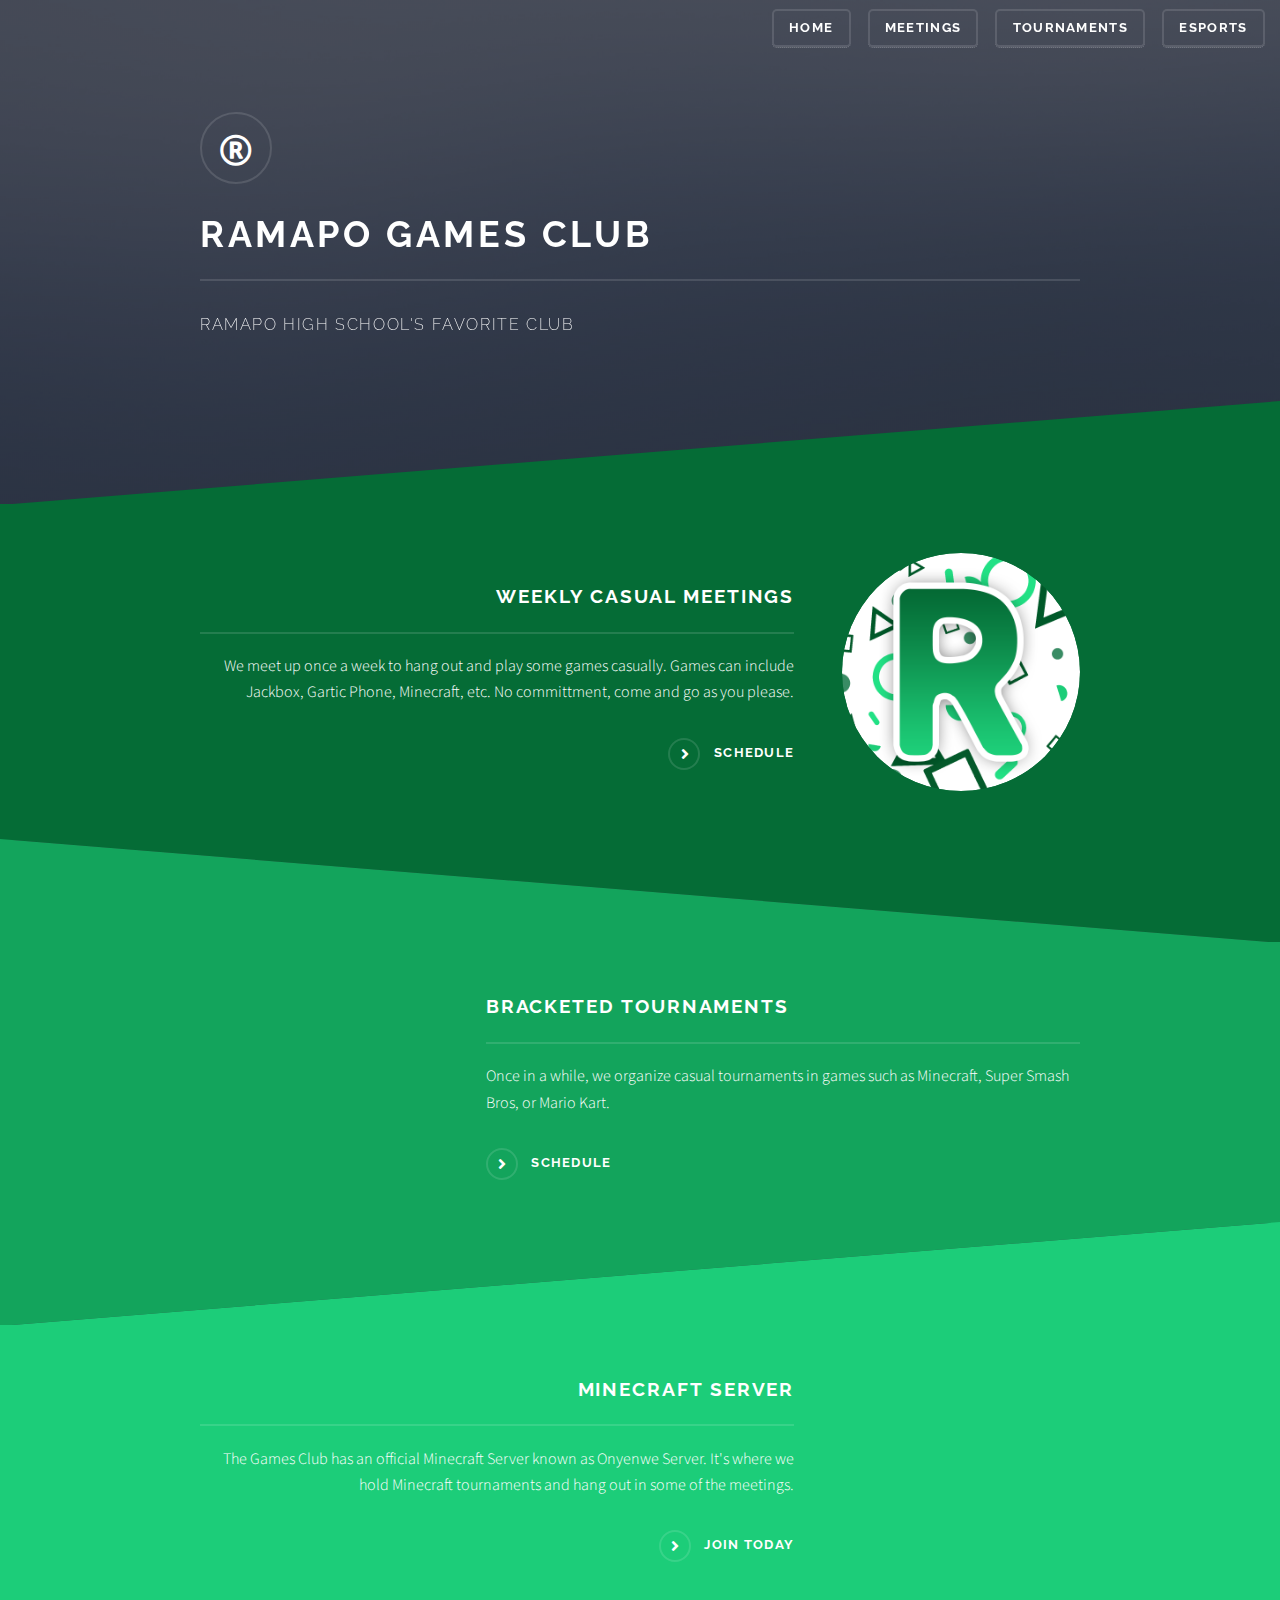
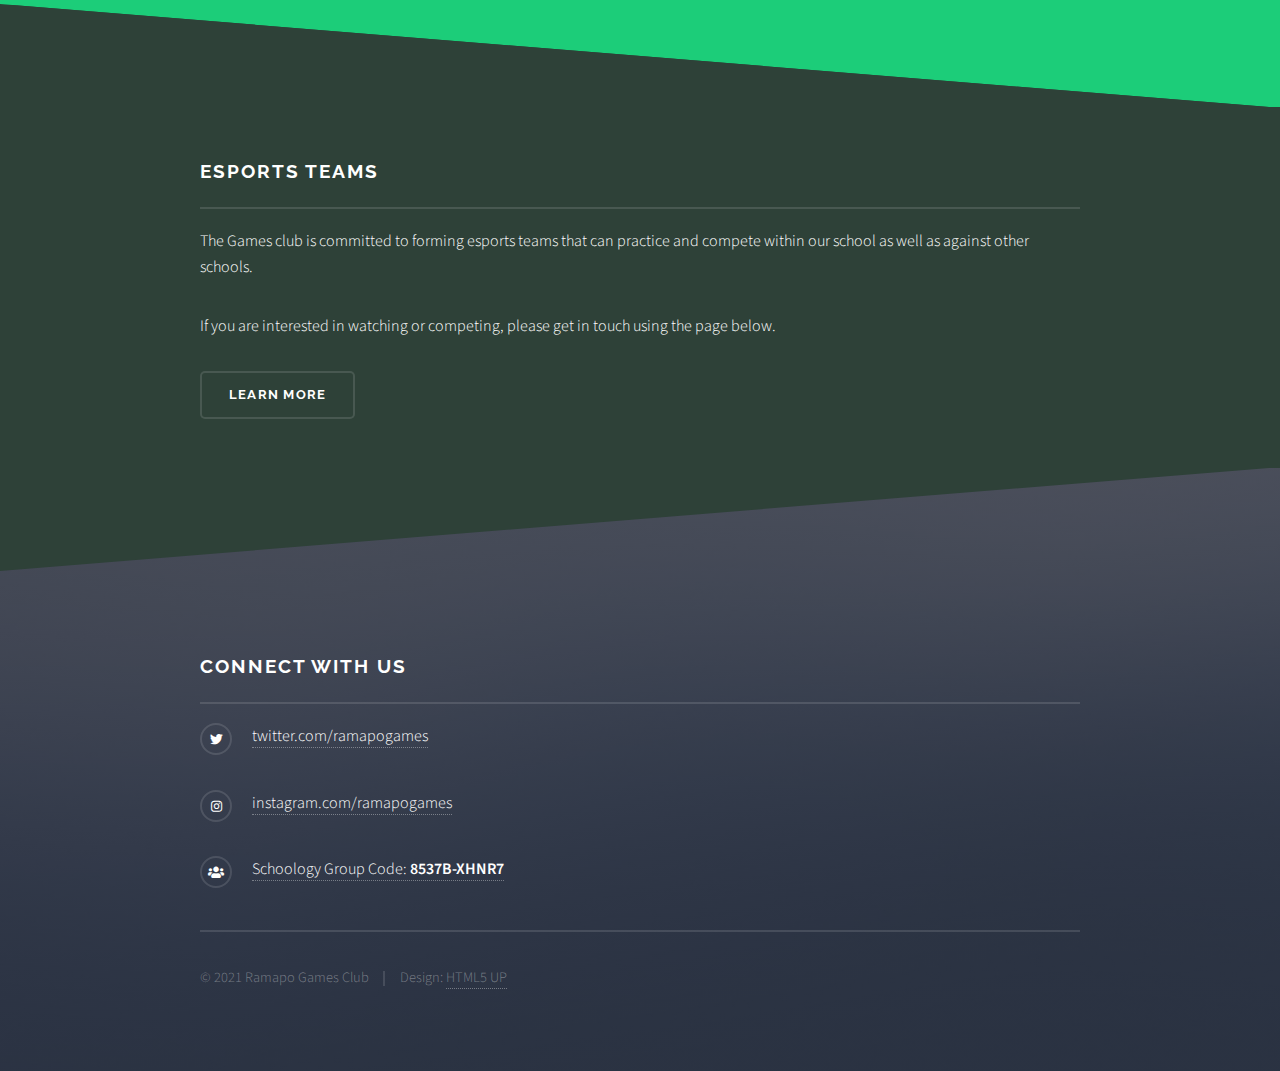
==== commit d630dfb5: "added super smash bros tournament info and ruleset" ====
--- a/index.html
+++ b/index.html
@@ -80,7 +80,7 @@
 									<div class="content">
 										<h2 class="major">Minecraft Server</h2>
 										<p>The Games Club has an official Minecraft Server known as Onyenwe Server. It's where we hold Minecraft tournaments and hang out in some of the meetings.</p>
-										<a href="https://www.onyenwe.com/join" class="special" style="content: '\f35d';">Join Today</a>
+										<a href="https://www.onyenwe.com/join" class="special" style="content: '\f35d';" target="_blank">Join Today</a>
 									</div>
 								</div>
 							</section>
@@ -104,8 +104,9 @@
 						<div class="inner">
 							<h2 class="major">Connect with Us</h2>
 							<ul class="contact" style="margin-bottom: 2em">
-								<li class="icon brands fa-twitter"><a href="https://twitter.com/ramapogames">twitter.com/ramapogames</a></li>
-								<li class="icon brands fa-instagram"><a href="https://instagram.com/ramapogames">instagram.com/ramapogames</a></li>
+								<li class="icon brands fa-twitter"><a href="https://twitter.com/ramapogames" target="_blank">twitter.com/ramapogames</a></li>
+								<li class="icon brands fa-instagram"><a href="https://instagram.com/ramapogames" target="_blank">instagram.com/ramapogames</a></li>
+								<li class="icon solid fa-users"><a href="https://rih.schoology.com/groups" target="_blank">Schoology Group Code: <b>8537B-XHNR7</b></a></li>
 							</ul>
 							<ul class="copyright" style="margin-top: 1em">
 								<li>&copy; 2021 Ramapo Games Club</li><li>Design: <a href="http://html5up.net">HTML5 UP</a></li>
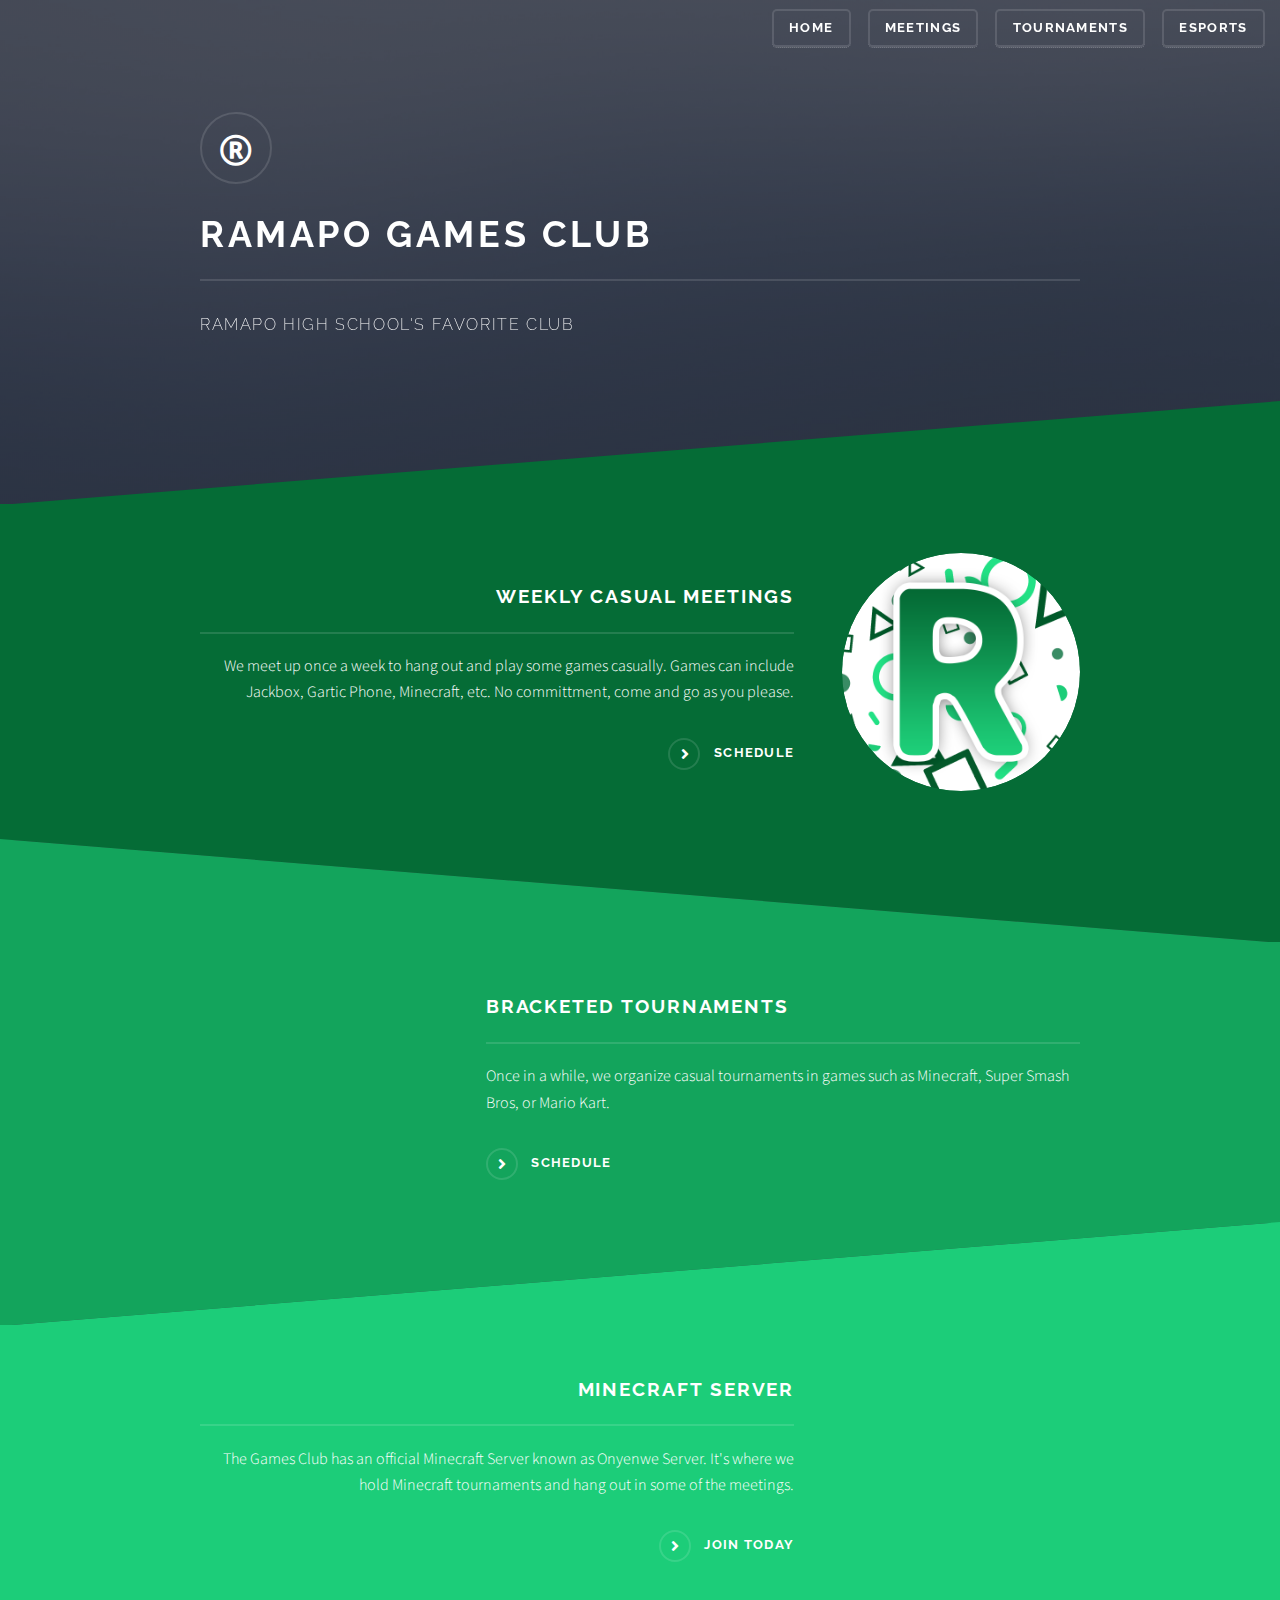
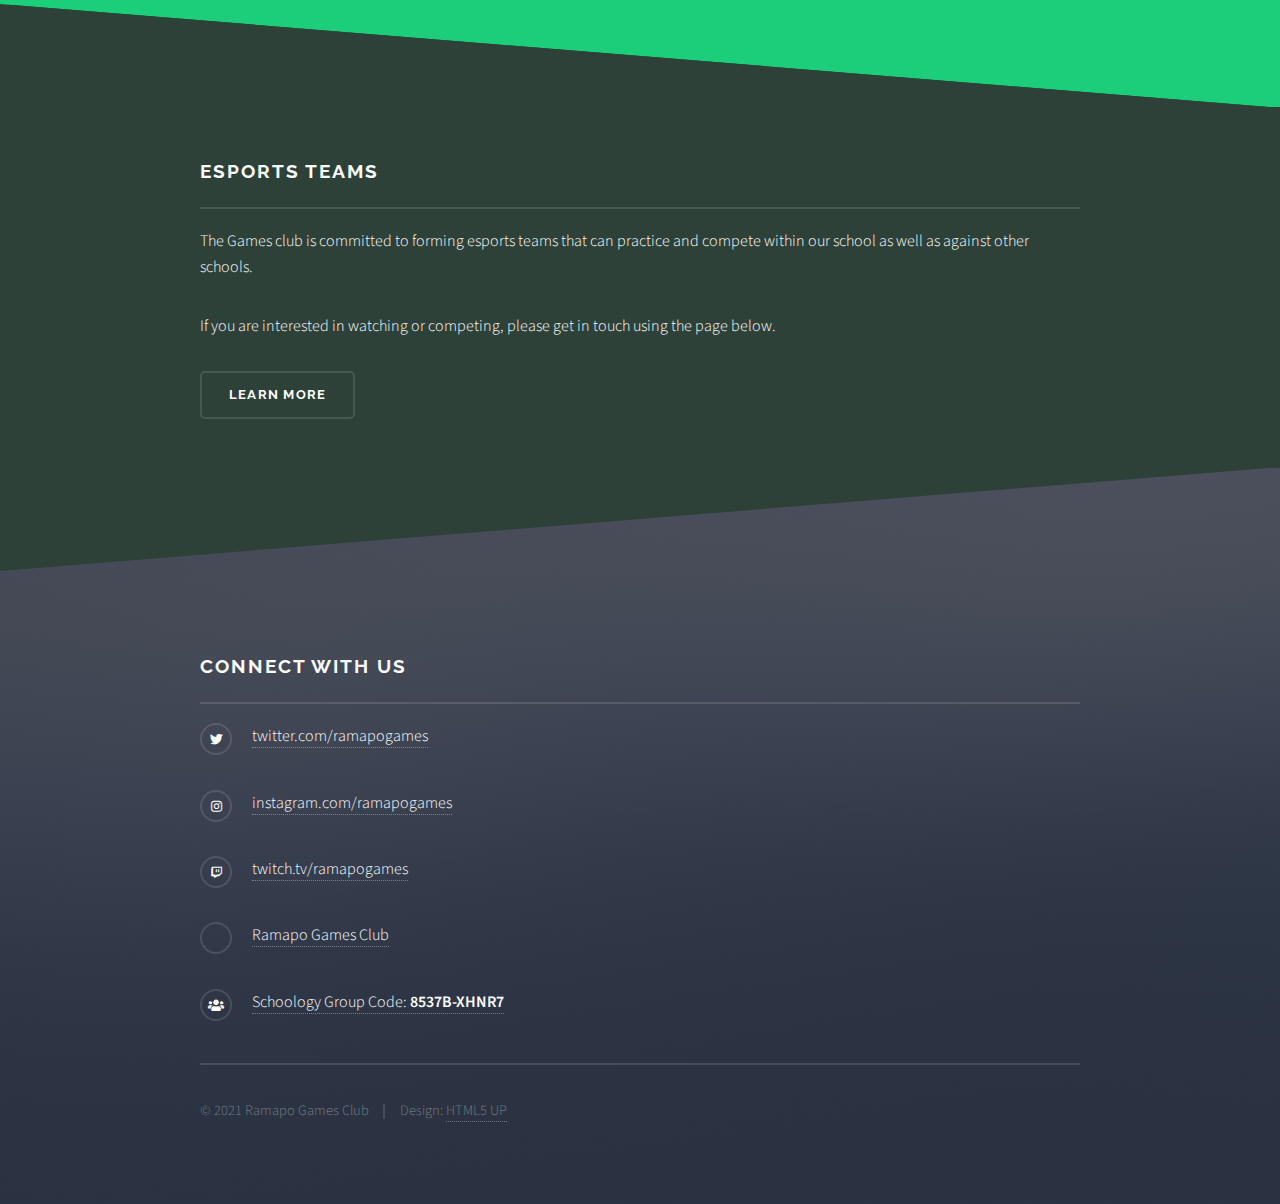
==== commit 93ee53b5: "added Twitch and YouTube" ====
--- a/index.html
+++ b/index.html
@@ -106,6 +106,8 @@
 							<ul class="contact" style="margin-bottom: 2em">
 								<li class="icon brands fa-twitter"><a href="https://twitter.com/ramapogames" target="_blank">twitter.com/ramapogames</a></li>
 								<li class="icon brands fa-instagram"><a href="https://instagram.com/ramapogames" target="_blank">instagram.com/ramapogames</a></li>
+								<li class="icon brands fa-twitch"><a href="https://twitch.tv/ramapogames" target="_blank">twitch.tv/ramapogames</a></li>
+								<li class="icon solid fa-youtube"><a href="https://www.youtube.com/channel/UC2OXSYJDvlggplck__EUzLA/" target="_blank">Ramapo Games Club</a></li>
 								<li class="icon solid fa-users"><a href="https://rih.schoology.com/groups" target="_blank">Schoology Group Code: <b>8537B-XHNR7</b></a></li>
 							</ul>
 							<ul class="copyright" style="margin-top: 1em">
--- a/assets/css/main.css
+++ b/assets/css/main.css
@@ -3123,6 +3123,43 @@
 					margin-left: 0.75em;
 				}
 
+				#header nav a[href="#menu"] {
+					text-decoration: none;
+					-moz-transition: background-color 0.2s ease-in-out;
+					-webkit-transition: background-color 0.2s ease-in-out;
+					-ms-transition: background-color 0.2s ease-in-out;
+					transition: background-color 0.2s ease-in-out;
+					border-radius: 5px;
+					box-shadow: inset 0 0 0 2px rgba(255, 255, 255, 0.125);
+					padding: 0 1.35em;
+				}
+
+					#header nav a[href="#menu"]:before {
+						-moz-osx-font-smoothing: grayscale;
+						-webkit-font-smoothing: antialiased;
+						display: inline-block;
+						font-style: normal;
+						font-variant: normal;
+						text-rendering: auto;
+						line-height: 1;
+						text-transform: none !important;
+						font-family: 'Font Awesome 5 Free';
+						font-weight: 900;
+					}
+
+					#header nav a[href="#menu"]:before {
+						content: '\f0c9';
+						line-height: inherit;
+					}
+
+					#header nav a[href="#menu"]:hover {
+						background-color: rgba(255, 255, 255, 0.025);
+					}
+
+					#header nav a[href="#menu"]:active {
+						background-color: rgba(255, 255, 255, 0.075);
+					}
+
 		#header.alt {
 			background-color: transparent;
 		}
@@ -3163,12 +3200,145 @@
 		transition: filter 0.25s ease;
 	}
 
+	#menu {
+		-moz-align-items: center;
+		-webkit-align-items: center;
+		-ms-align-items: center;
+		align-items: center;
+		display: -moz-flex;
+		display: -webkit-flex;
+		display: -ms-flex;
+		display: flex;
+		-moz-justify-content: center;
+		-webkit-justify-content: center;
+		-ms-justify-content: center;
+		justify-content: center;
+		pointer-events: none;
+		-moz-transition: opacity 0.35s ease, visibility 0.35s;
+		-webkit-transition: opacity 0.35s ease, visibility 0.35s;
+		-ms-transition: opacity 0.35s ease, visibility 0.35s;
+		transition: opacity 0.35s ease, visibility 0.35s;
+		-moz-user-select: none;
+		-webkit-user-select: none;
+		-ms-user-select: none;
+		user-select: none;
+		-webkit-tap-highlight-color: rgba(0, 0, 0, 0);
+		background: rgba(46, 49, 65, 0.8);
+		cursor: default;
+		height: 100%;
+		left: 0;
+		opacity: 0;
+		position: fixed;
+		text-align: center;
+		top: 0;
+		visibility: hidden;
+		width: 100%;
+	}
+
+		#menu .inner {
+			padding: 2.5em 1.5em 0.5em 1.5em ;
+			-moz-transform: translateY(0.5em);
+			-webkit-transform: translateY(0.5em);
+			-ms-transform: translateY(0.5em);
+			transform: translateY(0.5em);
+			-moz-transition: opacity 0.35s ease, -moz-transform 0.35s ease;
+			-webkit-transition: opacity 0.35s ease, -webkit-transform 0.35s ease;
+			-ms-transition: opacity 0.35s ease, -ms-transform 0.35s ease;
+			transition: opacity 0.35s ease, transform 0.35s ease;
+			-webkit-overflow-scrolling: touch;
+			background: #4c5c96;
+			border-radius: 5px;
+			display: block;
+			max-width: 100%;
+			opacity: 0;
+			position: relative;
+			width: 18em;
+		}
+
+		#menu h2 {
+			border-bottom: solid 2px rgba(255, 255, 255, 0.125);
+			padding-bottom: 1em;
+		}
+
+		#menu .close {
+			background-image: url("images/close.svg");
+			background-position: 75% 25%;
+			background-repeat: no-repeat;
+			background-size: 2em 2em;
+			border: 0;
+			content: '';
+			display: block;
+			height: 4em;
+			overflow: hidden;
+			position: absolute;
+			right: 0;
+			text-align: center;
+			text-indent: 4em;
+			top: 0;
+			width: 4em;
+		}
+
+		#menu .links {
+			list-style: none;
+			margin-bottom: 1.5em;
+			padding: 0;
+		}
+
+			#menu .links li {
+				padding: 0;
+			}
+
+				#menu .links li a {
+					border-radius: 5px;
+					border: 0;
+					display: block;
+					font-family: Raleway, Helvetica, sans-serif;
+					font-size: 0.8em;
+					font-weight: 200;
+					letter-spacing: 0.1em;
+					line-height: 1.85em;
+					padding: 0.75em 0;
+					text-transform: uppercase;
+				}
+
+					#menu .links li a:hover {
+						background: #45558d;
+					}
+
+		@media screen and (max-width: 736px) {
+
+			#menu .inner {
+				max-height: 100%;
+				overflow-y: auto;
+				overflow-x: hidden;
+			}
+
+				#menu .inner .close {
+					background-size: 1.5em 1.5em;
+				}
+
+		}
+
 	body.is-menu-visible #page-wrapper {
 		-moz-filter: blur(1.5px);
 		-webkit-filter: blur(1.5px);
 		-ms-filter: blur(1.5px);
 		filter: blur(1.5px);
 	}
+
+	body.is-menu-visible #menu {
+		pointer-events: auto;
+		opacity: 1;
+		visibility: visible;
+	}
+
+		body.is-menu-visible #menu .inner {
+			-moz-transform: translateY(0);
+			-webkit-transform: translateY(0);
+			-ms-transform: translateY(0);
+			transform: translateY(0);
+			opacity: 1;
+		}
 
 /* Banner */
 
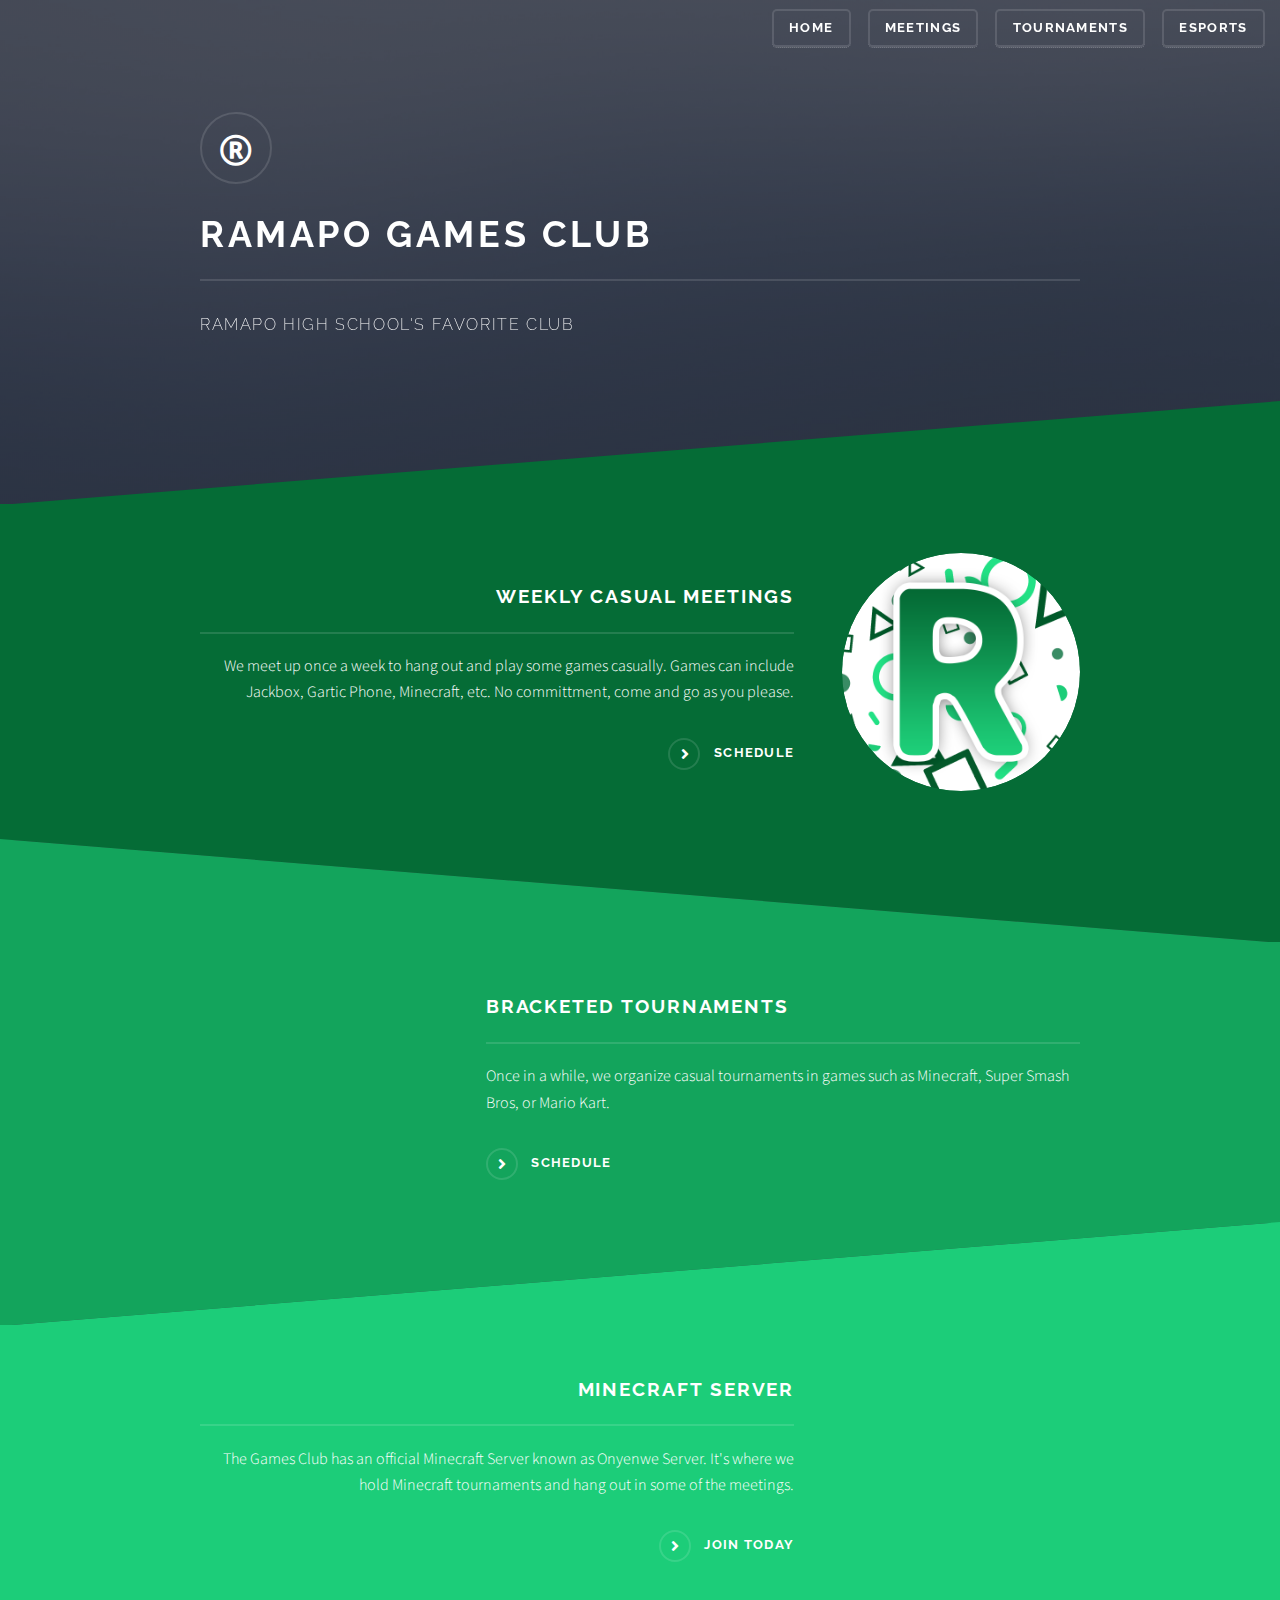
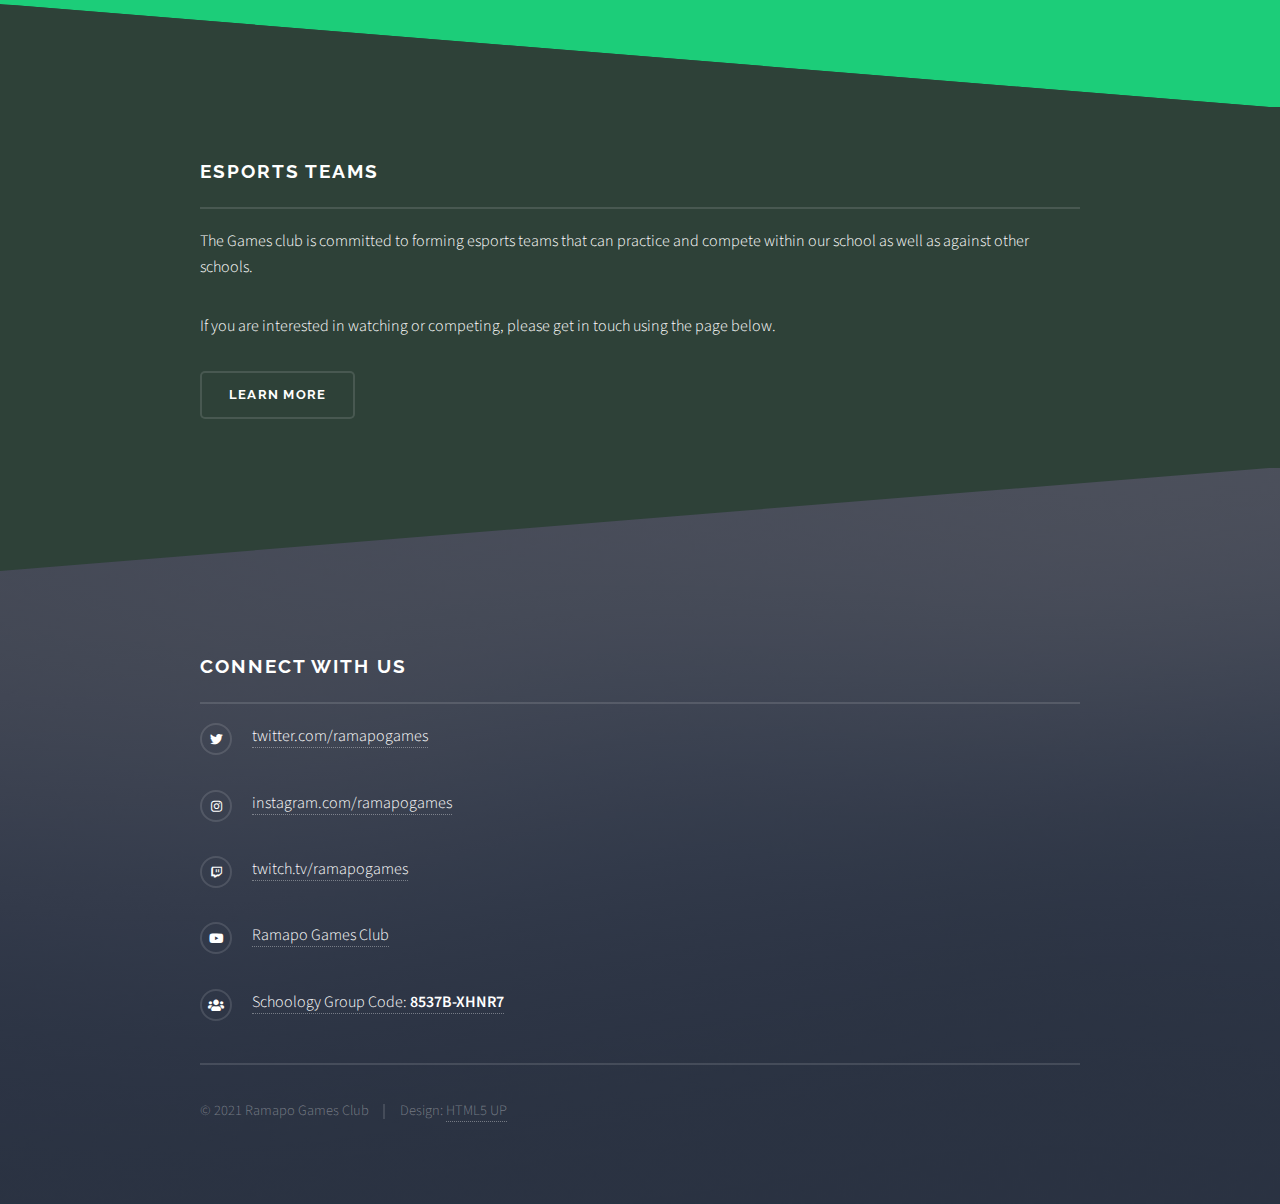
==== commit d1a12834: "fixed yt icon" ====
--- a/index.html
+++ b/index.html
@@ -107,7 +107,7 @@
 								<li class="icon brands fa-twitter"><a href="https://twitter.com/ramapogames" target="_blank">twitter.com/ramapogames</a></li>
 								<li class="icon brands fa-instagram"><a href="https://instagram.com/ramapogames" target="_blank">instagram.com/ramapogames</a></li>
 								<li class="icon brands fa-twitch"><a href="https://twitch.tv/ramapogames" target="_blank">twitch.tv/ramapogames</a></li>
-								<li class="icon solid fa-youtube"><a href="https://www.youtube.com/channel/UC2OXSYJDvlggplck__EUzLA/" target="_blank">Ramapo Games Club</a></li>
+								<li class="icon brands fa-youtube"><a href="https://www.youtube.com/channel/UC2OXSYJDvlggplck__EUzLA/" target="_blank">Ramapo Games Club</a></li>
 								<li class="icon solid fa-users"><a href="https://rih.schoology.com/groups" target="_blank">Schoology Group Code: <b>8537B-XHNR7</b></a></li>
 							</ul>
 							<ul class="copyright" style="margin-top: 1em">
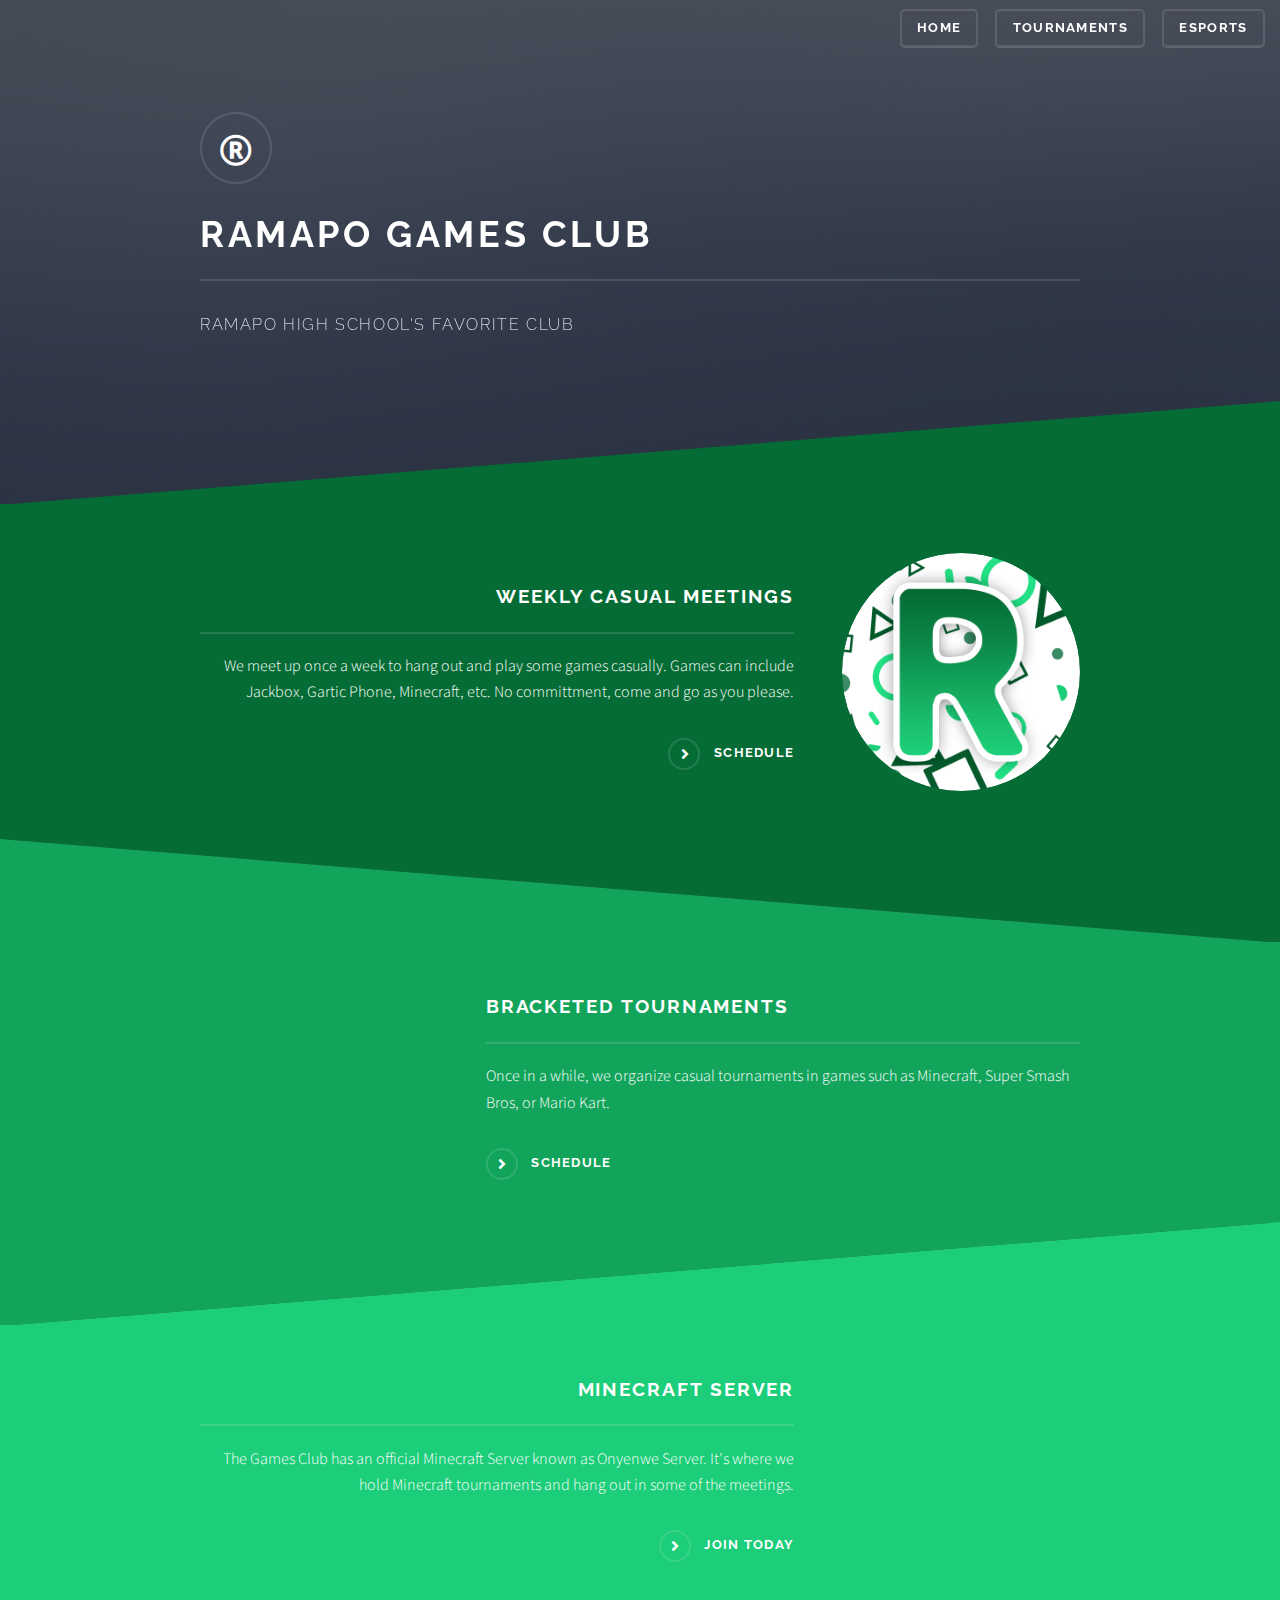
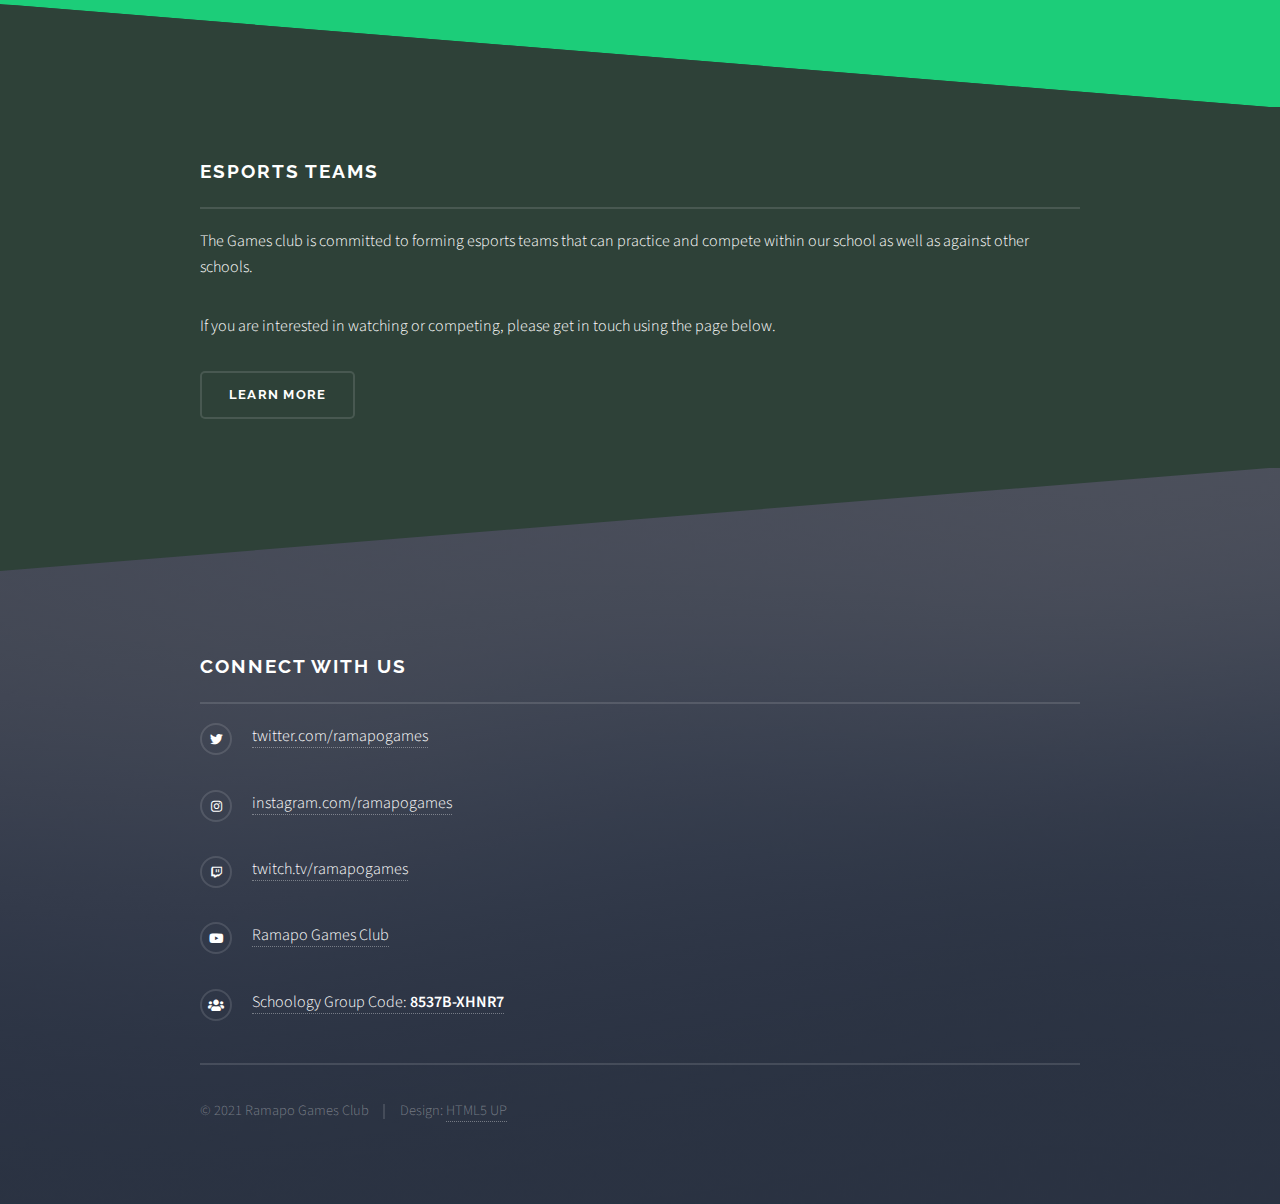
==== commit f5414e60: "remove meeting schedule" ====
--- a/index.html
+++ b/index.html
@@ -1,130 +1,129 @@
-<!DOCTYPE HTML>
-<html>
-	<head prefix="og: https://ogp.me/ns#">
-		<title>Ramapo Games Club</title>
-		<meta name="description" content="Ramapo Games Club is a lighthearted club focused on fun and relaxing after school.">
-		<meta charset="utf-8" />
-		<meta name="viewport" content="width=device-width, initial-scale=1, user-scalable=no" />
-		<meta name="theme-color" content="#13a45c">
-		<meta property="og:title" content="Ramapo Games Club">
-		<meta property="og:type" content="website">
-		<meta property="og:url" content="https://www.rhsgames.org">
-		<meta property="og:image" content="https://www.rhsgames.org/favicon/android-chrome-512x512.png">
-		<meta property="og:image:type" content="image/png">
-		<meta property="og:image:width" content="325">
-		<meta property="og:image:height" content="325">
-		<meta property="og:description" content="Ramapo Games Club is a lighthearted club focused on fun and relaxing after school.">
-		<link rel="stylesheet" href="assets/css/main.css" />
-		<link rel="apple-touch-icon" sizes="180x180" href="favicon/apple-touch-icon.png">
-		<link rel="icon" type="image/png" sizes="32x32" href="favicon/favicon-32x32.png">
-		<link rel="icon" type="image/png" sizes="16x16" href="favicon/favicon-16x16.png">
-		<link rel="manifest" href="favicon/site.webmanifest">
-		<noscript><link rel="stylesheet" href="assets/css/noscript.css" /></noscript>
-	</head>
-	<body class="is-preload">
-
-		<!-- Page Wrapper -->
-			<div id="page-wrapper">
-
-				<!-- Header -->
-					<header id="header" class="alt">
-						<h1><a href="index.html">Ramapo Games Club</a></h1>
-						<nav>
-							<a href="index.html">Home</a>
-							<a href="meetings.html">Meetings</a>
-							<a href="tournaments.html">Tournaments</a>
-							<a href="esports.html">Esports</a>
-						</nav>
-					</header>
-
-				<!-- Banner -->
-					<section id="banner">
-						<div class="inner">
-							<div class="logo"><span class="icon fa-registered"></span></div>
-							<h2>Ramapo Games Club</h2>
-							<p>Ramapo High School's Favorite Club</a></p>
-						</div>
-					</section>
-
-				<!-- Wrapper -->
-					<section id="wrapper">
-
-						<!-- One -->
-							<section id="one" class="wrapper spotlight style1">
-								<div class="inner">
-									<a href="#" class="image"><img src="images/LOGO.png" alt="" /></a>
-									<div class="content">
-										<h2 class="major">Weekly Casual Meetings</h2>
-										<p>We meet up once a week to hang out and play some games casually. Games can include Jackbox, Gartic Phone, Minecraft, etc. No committment, come and go as you please.</p>
-										<a href="meetings.html" class="special">Schedule</a>
-									</div>
-								</div>
-							</section>
-
-						<!-- Two -->
-							<section id="two" class="wrapper alt spotlight style2">
-								<div class="inner">
-									<a href="#" class="image"><img src="https://assets.challonge.com/assets/og-default-9d2c9e67cc219b24e19785afa8d289899116d96512f6096e67f04b854b2d174e.png" alt="" /></a>
-									<div class="content">
-										<h2 class="major">Bracketed Tournaments</h2>
-										<p>Once in a while, we organize casual tournaments in games such as Minecraft, Super Smash Bros, or Mario Kart.</p>
-										<a href="tournaments.html" class="special">Schedule</a>
-									</div>
-								</div>
-							</section>
-
-						<!-- Three -->
-							<section id="three" class="wrapper spotlight style3">
-								<div class="inner">
-									<a href="#" class="image"><img src="https://www.onyenwe.com/favicon/android-chrome-512x512.png" alt="" /></a>
-									<div class="content">
-										<h2 class="major">Minecraft Server</h2>
-										<p>The Games Club has an official Minecraft Server known as Onyenwe Server. It's where we hold Minecraft tournaments and hang out in some of the meetings.</p>
-										<a href="https://www.onyenwe.com/join" class="special" style="content: '\f35d';" target="_blank">Join Today</a>
-									</div>
-								</div>
-							</section>
-
-						<!-- Four -->
-						<section id="four" class="wrapper alt style1">
-							<div class="inner">
-								<h2 class="major">Esports Teams</h2>
-								<p>The Games club is committed to forming esports teams that can practice and compete within our school as well as against other schools.</p>
-								<p>If you are interested in watching or competing, please get in touch using the page below.</p>
-								<ul class="actions">
-									<li><a href="esports.html" class="button">Learn More</a></li>
-								</ul>
-							</div>
-						</section>
-
-					</section>
-
-				<!-- Footer -->
-					<section id="footer">
-						<div class="inner">
-							<h2 class="major">Connect with Us</h2>
-							<ul class="contact" style="margin-bottom: 2em">
-								<li class="icon brands fa-twitter"><a href="https://twitter.com/ramapogames" target="_blank">twitter.com/ramapogames</a></li>
-								<li class="icon brands fa-instagram"><a href="https://instagram.com/ramapogames" target="_blank">instagram.com/ramapogames</a></li>
-								<li class="icon brands fa-twitch"><a href="https://twitch.tv/ramapogames" target="_blank">twitch.tv/ramapogames</a></li>
-								<li class="icon brands fa-youtube"><a href="https://www.youtube.com/channel/UC2OXSYJDvlggplck__EUzLA/" target="_blank">Ramapo Games Club</a></li>
-								<li class="icon solid fa-users"><a href="https://rih.schoology.com/groups" target="_blank">Schoology Group Code: <b>8537B-XHNR7</b></a></li>
-							</ul>
-							<ul class="copyright" style="margin-top: 1em">
-								<li>&copy; 2021 Ramapo Games Club</li><li>Design: <a href="http://html5up.net">HTML5 UP</a></li>
-							</ul>
-						</div>
-					</section>
-
-			</div>
-
-		<!-- Scripts -->
-			<script src="assets/js/jquery.min.js"></script>
-			<script src="assets/js/jquery.scrollex.min.js"></script>
-			<script src="assets/js/browser.min.js"></script>
-			<script src="assets/js/breakpoints.min.js"></script>
-			<script src="assets/js/util.js"></script>
-			<script src="assets/js/main.js"></script>
-
-	</body>
+<!DOCTYPE HTML>
+<html>
+	<head prefix="og: https://ogp.me/ns#">
+		<title>Ramapo Games Club</title>
+		<meta name="description" content="Ramapo Games Club is a lighthearted club focused on fun and relaxing after school.">
+		<meta charset="utf-8" />
+		<meta name="viewport" content="width=device-width, initial-scale=1, user-scalable=no" />
+		<meta name="theme-color" content="#13a45c">
+		<meta property="og:title" content="Ramapo Games Club">
+		<meta property="og:type" content="website">
+		<meta property="og:url" content="https://www.rhsgames.org">
+		<meta property="og:image" content="https://www.rhsgames.org/favicon/android-chrome-512x512.png">
+		<meta property="og:image:type" content="image/png">
+		<meta property="og:image:width" content="325">
+		<meta property="og:image:height" content="325">
+		<meta property="og:description" content="Ramapo Games Club is a lighthearted club focused on fun and relaxing after school.">
+		<link rel="stylesheet" href="assets/css/main.css" />
+		<link rel="apple-touch-icon" sizes="180x180" href="favicon/apple-touch-icon.png">
+		<link rel="icon" type="image/png" sizes="32x32" href="favicon/favicon-32x32.png">
+		<link rel="icon" type="image/png" sizes="16x16" href="favicon/favicon-16x16.png">
+		<link rel="manifest" href="favicon/site.webmanifest">
+		<noscript><link rel="stylesheet" href="assets/css/noscript.css" /></noscript>
+	</head>
+	<body class="is-preload">
+
+		<!-- Page Wrapper -->
+			<div id="page-wrapper">
+
+				<!-- Header -->
+					<header id="header" class="alt">
+						<h1><a href="index.html">Ramapo Games Club</a></h1>
+						<nav>
+							<a href="index.html">Home</a>
+							<a href="tournaments.html">Tournaments</a>
+							<a href="esports.html">Esports</a>
+						</nav>
+					</header>
+
+				<!-- Banner -->
+					<section id="banner">
+						<div class="inner">
+							<div class="logo"><span class="icon fa-registered"></span></div>
+							<h2>Ramapo Games Club</h2>
+							<p>Ramapo High School's Favorite Club</a></p>
+						</div>
+					</section>
+
+				<!-- Wrapper -->
+					<section id="wrapper">
+
+						<!-- One -->
+							<section id="one" class="wrapper spotlight style1">
+								<div class="inner">
+									<a href="#" class="image"><img src="images/LOGO.png" alt="" /></a>
+									<div class="content">
+										<h2 class="major">Weekly Casual Meetings</h2>
+										<p>We meet up once a week to hang out and play some games casually. Games can include Jackbox, Gartic Phone, Minecraft, etc. No committment, come and go as you please.</p>
+										<a href="meetings.html" class="special">Schedule</a>
+									</div>
+								</div>
+							</section>
+
+						<!-- Two -->
+							<section id="two" class="wrapper alt spotlight style2">
+								<div class="inner">
+									<a href="#" class="image"><img src="https://assets.challonge.com/assets/og-default-9d2c9e67cc219b24e19785afa8d289899116d96512f6096e67f04b854b2d174e.png" alt="" /></a>
+									<div class="content">
+										<h2 class="major">Bracketed Tournaments</h2>
+										<p>Once in a while, we organize casual tournaments in games such as Minecraft, Super Smash Bros, or Mario Kart.</p>
+										<a href="tournaments.html" class="special">Schedule</a>
+									</div>
+								</div>
+							</section>
+
+						<!-- Three -->
+							<section id="three" class="wrapper spotlight style3">
+								<div class="inner">
+									<a href="#" class="image"><img src="https://www.onyenwe.com/favicon/android-chrome-512x512.png" alt="" /></a>
+									<div class="content">
+										<h2 class="major">Minecraft Server</h2>
+										<p>The Games Club has an official Minecraft Server known as Onyenwe Server. It's where we hold Minecraft tournaments and hang out in some of the meetings.</p>
+										<a href="https://www.onyenwe.com/join" class="special" style="content: '\f35d';" target="_blank">Join Today</a>
+									</div>
+								</div>
+							</section>
+
+						<!-- Four -->
+						<section id="four" class="wrapper alt style1">
+							<div class="inner">
+								<h2 class="major">Esports Teams</h2>
+								<p>The Games club is committed to forming esports teams that can practice and compete within our school as well as against other schools.</p>
+								<p>If you are interested in watching or competing, please get in touch using the page below.</p>
+								<ul class="actions">
+									<li><a href="esports.html" class="button">Learn More</a></li>
+								</ul>
+							</div>
+						</section>
+
+					</section>
+
+				<!-- Footer -->
+					<section id="footer">
+						<div class="inner">
+							<h2 class="major">Connect with Us</h2>
+							<ul class="contact" style="margin-bottom: 2em">
+								<li class="icon brands fa-twitter"><a href="https://twitter.com/ramapogames" target="_blank">twitter.com/ramapogames</a></li>
+								<li class="icon brands fa-instagram"><a href="https://instagram.com/ramapogames" target="_blank">instagram.com/ramapogames</a></li>
+								<li class="icon brands fa-twitch"><a href="https://twitch.tv/ramapogames" target="_blank">twitch.tv/ramapogames</a></li>
+								<li class="icon brands fa-youtube"><a href="https://www.youtube.com/channel/UC2OXSYJDvlggplck__EUzLA/" target="_blank">Ramapo Games Club</a></li>
+								<li class="icon solid fa-users"><a href="https://rih.schoology.com/groups" target="_blank">Schoology Group Code: <b>8537B-XHNR7</b></a></li>
+							</ul>
+							<ul class="copyright" style="margin-top: 1em">
+								<li>&copy; 2021 Ramapo Games Club</li><li>Design: <a href="http://html5up.net">HTML5 UP</a></li>
+							</ul>
+						</div>
+					</section>
+
+			</div>
+
+		<!-- Scripts -->
+			<script src="assets/js/jquery.min.js"></script>
+			<script src="assets/js/jquery.scrollex.min.js"></script>
+			<script src="assets/js/browser.min.js"></script>
+			<script src="assets/js/breakpoints.min.js"></script>
+			<script src="assets/js/util.js"></script>
+			<script src="assets/js/main.js"></script>
+
+	</body>
 </html>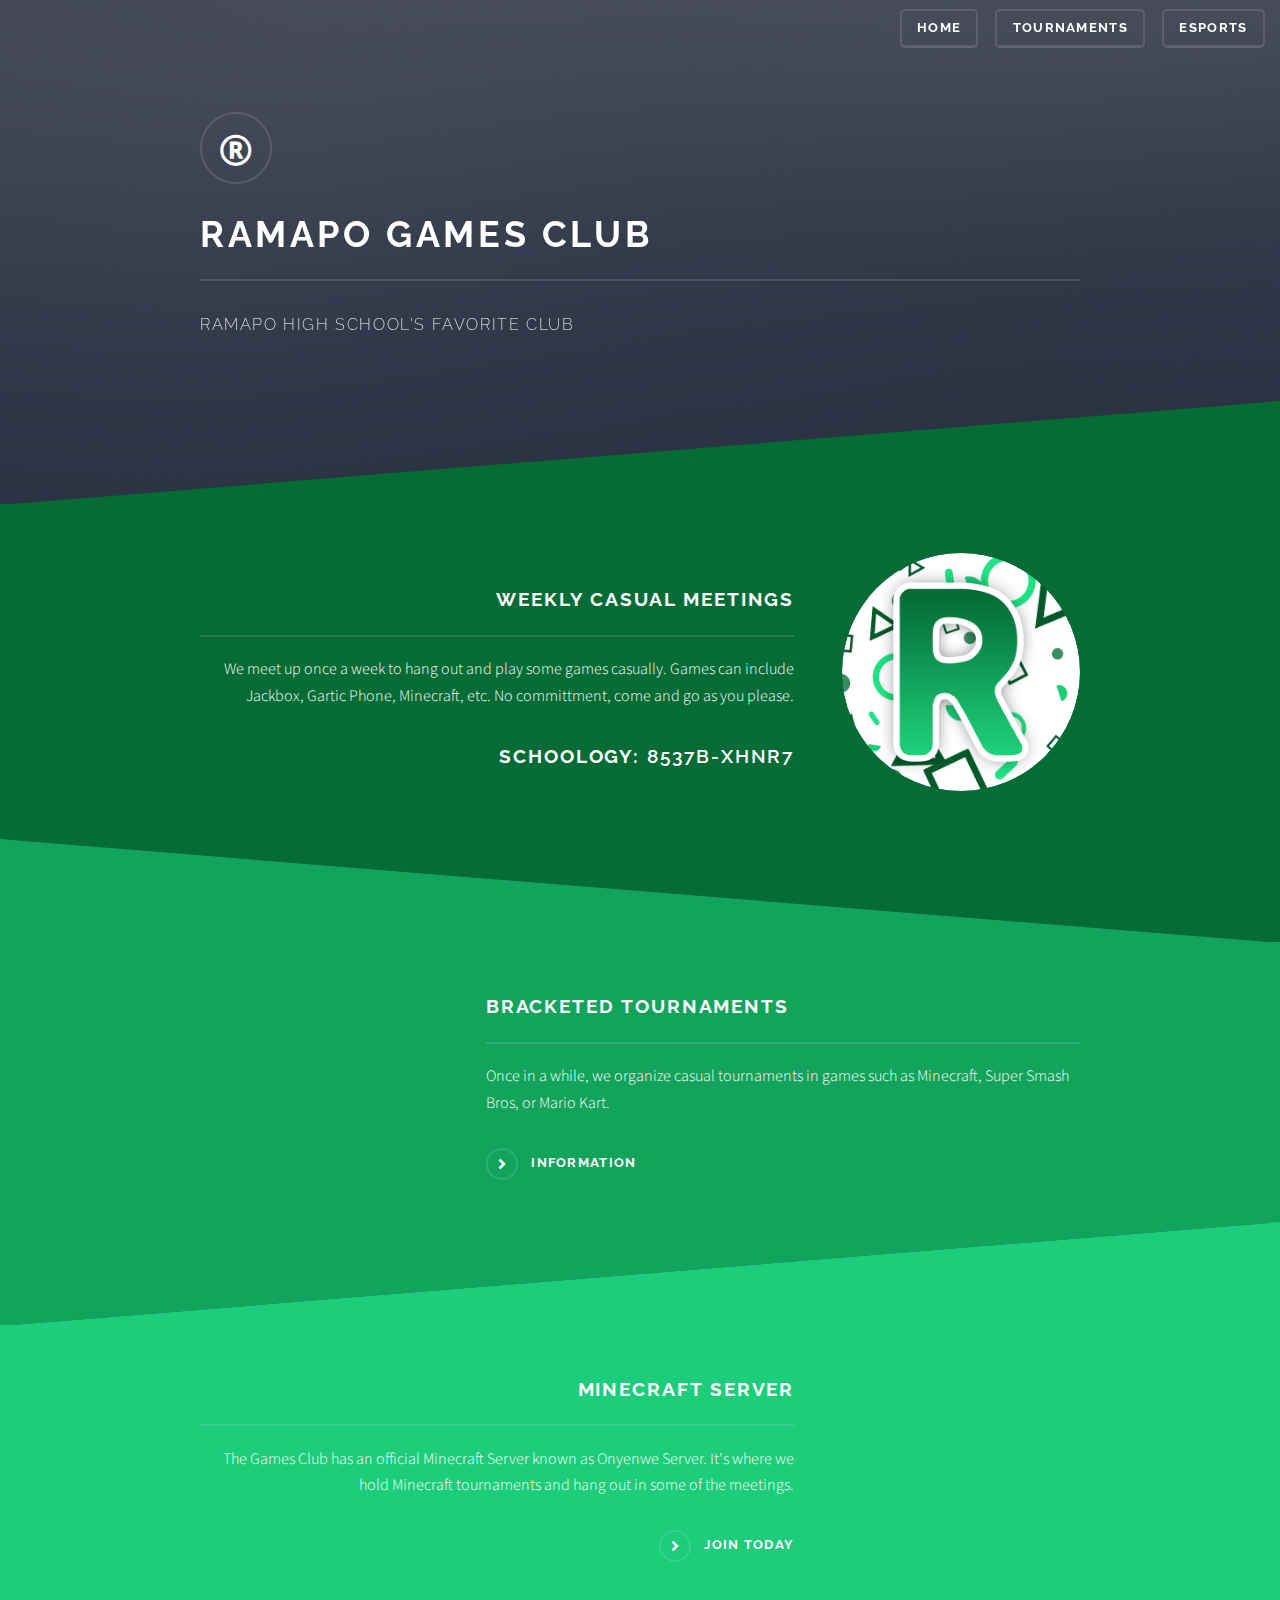
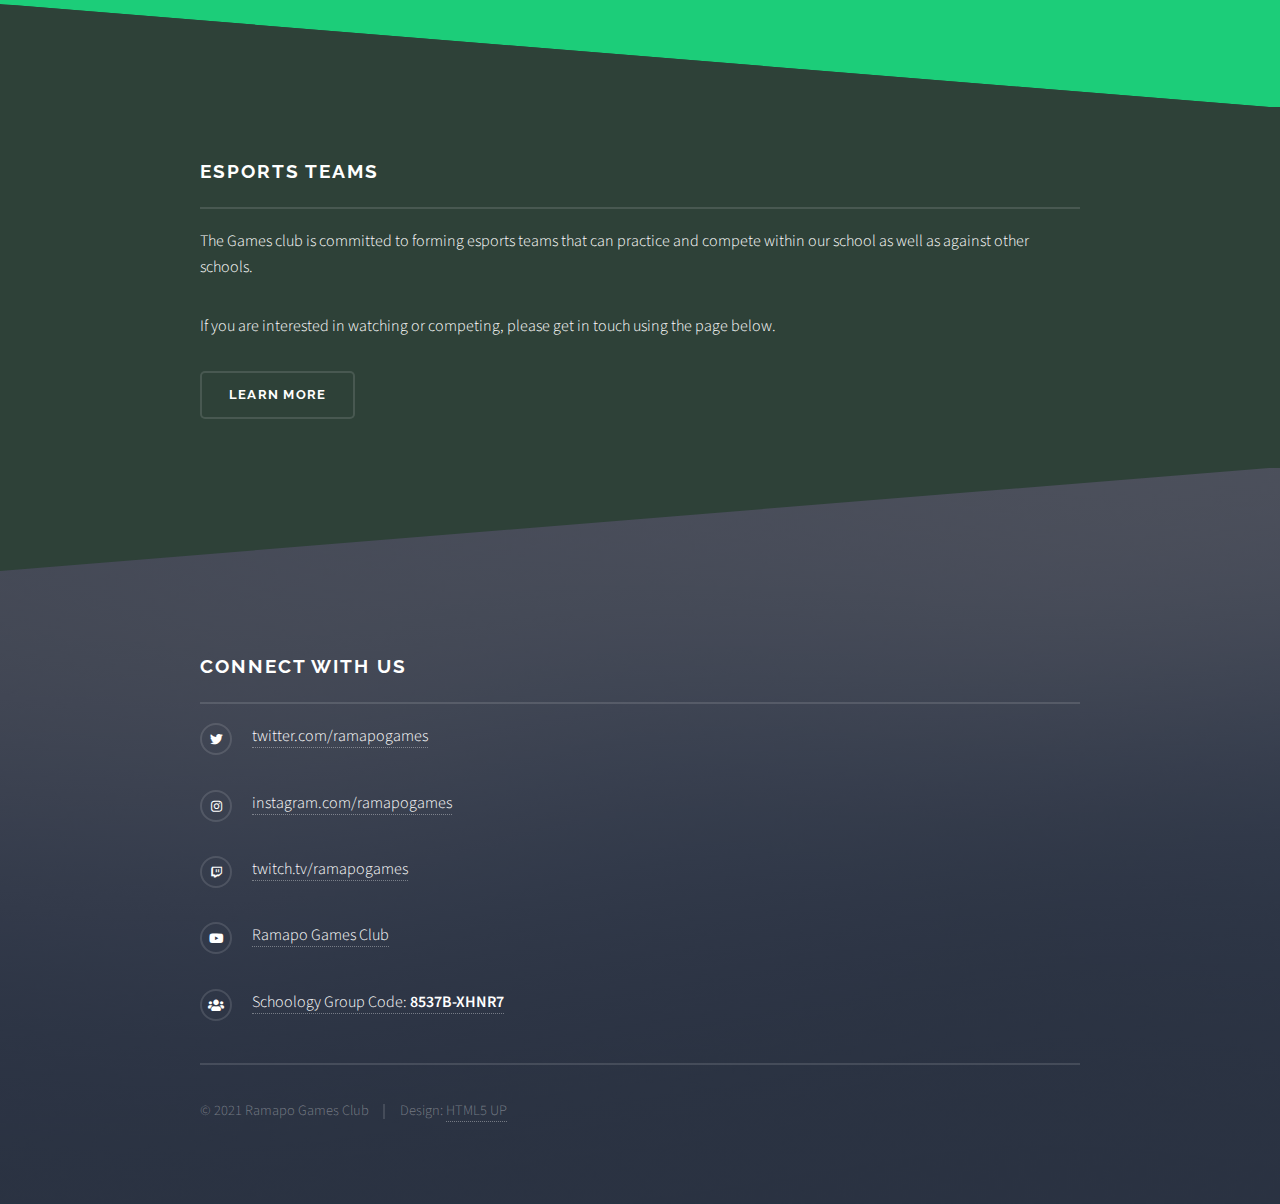
==== commit 3b15f268: "update homepage" ====
--- a/index.html
+++ b/index.html
@@ -55,7 +55,7 @@
 									<div class="content">
 										<h2 class="major">Weekly Casual Meetings</h2>
 										<p>We meet up once a week to hang out and play some games casually. Games can include Jackbox, Gartic Phone, Minecraft, etc. No committment, come and go as you please.</p>
-										<a href="meetings.html" class="special">Schedule</a>
+										<h2>Schoology: <strong>8537B-XHNR7</strong></h2>
 									</div>
 								</div>
 							</section>
@@ -67,7 +67,7 @@
 									<div class="content">
 										<h2 class="major">Bracketed Tournaments</h2>
 										<p>Once in a while, we organize casual tournaments in games such as Minecraft, Super Smash Bros, or Mario Kart.</p>
-										<a href="tournaments.html" class="special">Schedule</a>
+										<a href="tournaments.html" class="special">Information</a>
 									</div>
 								</div>
 							</section>
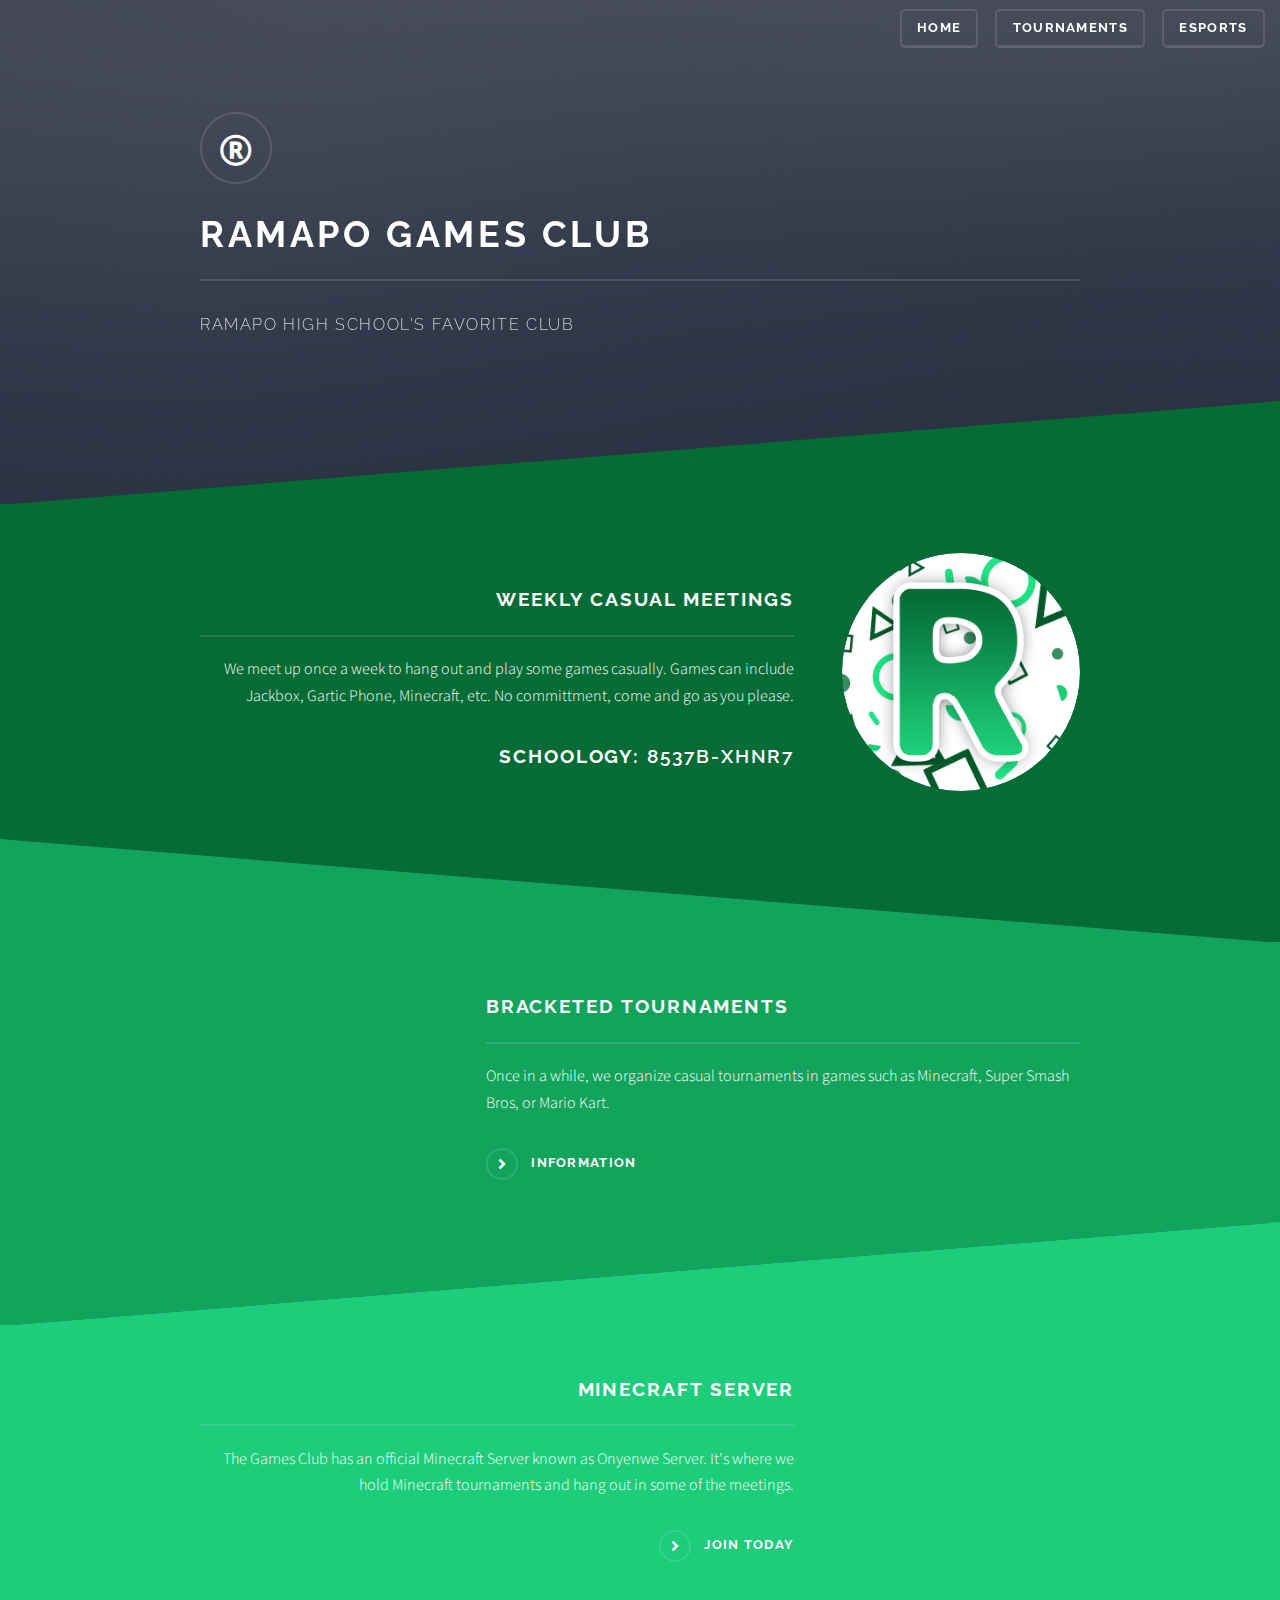
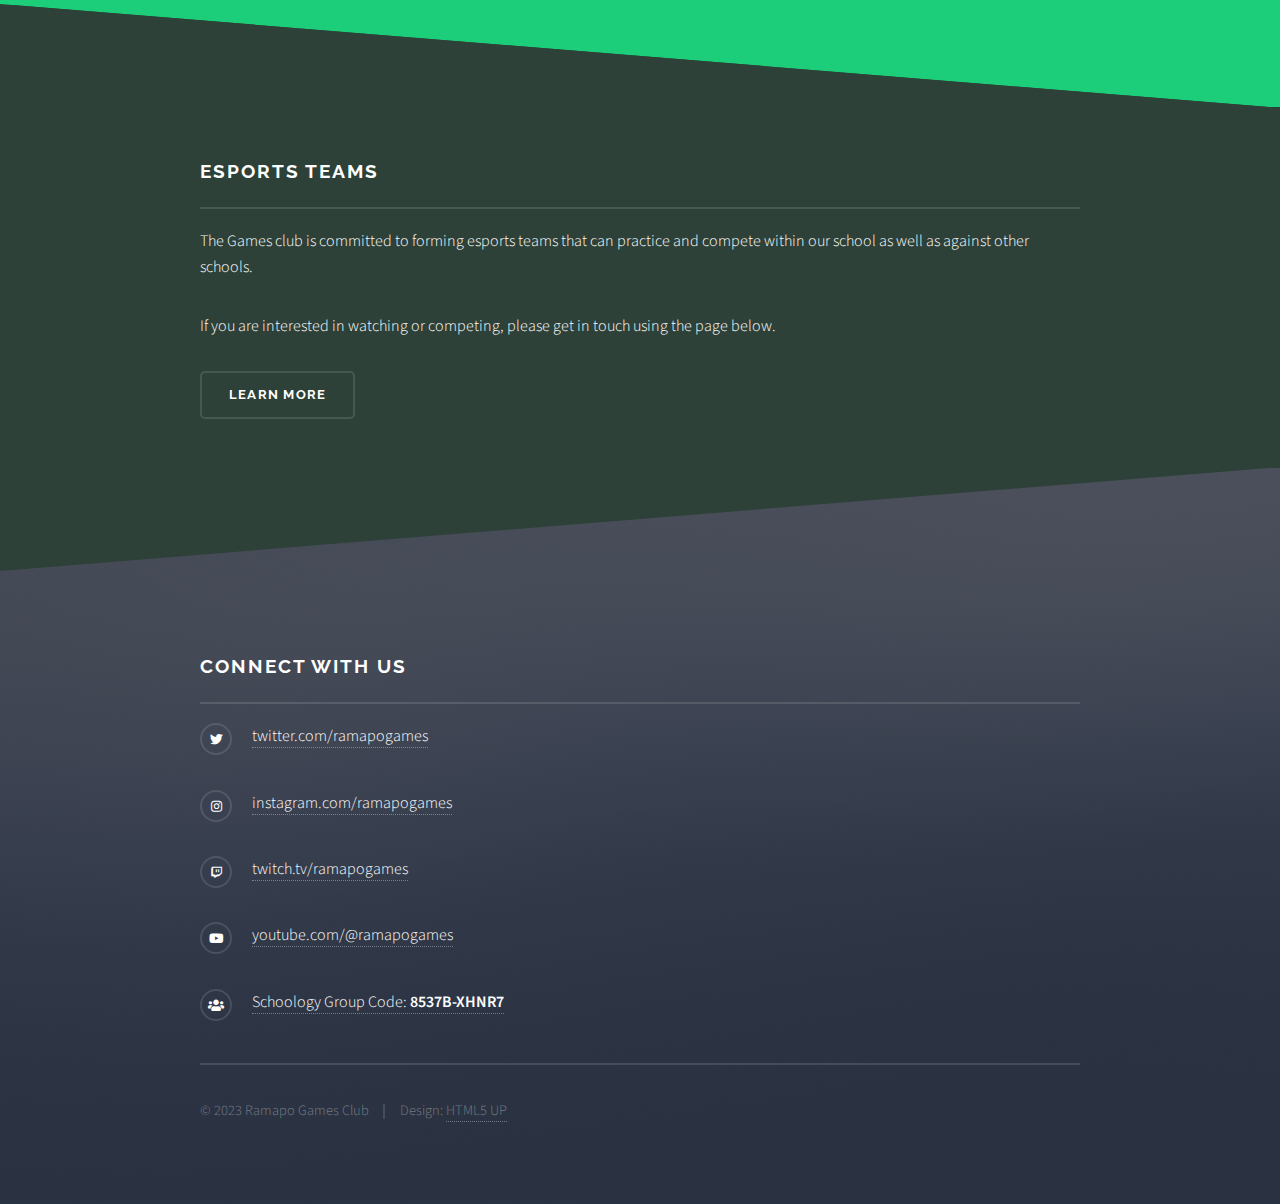
==== commit 275e4527: "update copyright & YT link" ====
--- a/index.html
+++ b/index.html
@@ -106,11 +106,11 @@
 								<li class="icon brands fa-twitter"><a href="https://twitter.com/ramapogames" target="_blank">twitter.com/ramapogames</a></li>
 								<li class="icon brands fa-instagram"><a href="https://instagram.com/ramapogames" target="_blank">instagram.com/ramapogames</a></li>
 								<li class="icon brands fa-twitch"><a href="https://twitch.tv/ramapogames" target="_blank">twitch.tv/ramapogames</a></li>
-								<li class="icon brands fa-youtube"><a href="https://www.youtube.com/channel/UC2OXSYJDvlggplck__EUzLA/" target="_blank">Ramapo Games Club</a></li>
+								<li class="icon brands fa-youtube"><a href="https://www.youtube.com/@ramapogames" target="_blank">youtube.com/@ramapogames</a></li>
 								<li class="icon solid fa-users"><a href="https://rih.schoology.com/groups" target="_blank">Schoology Group Code: <b>8537B-XHNR7</b></a></li>
 							</ul>
 							<ul class="copyright" style="margin-top: 1em">
-								<li>&copy; 2021 Ramapo Games Club</li><li>Design: <a href="http://html5up.net">HTML5 UP</a></li>
+								<li>&copy; 2023 Ramapo Games Club</li><li>Design: <a href="http://html5up.net">HTML5 UP</a></li>
 							</ul>
 						</div>
 					</section>
